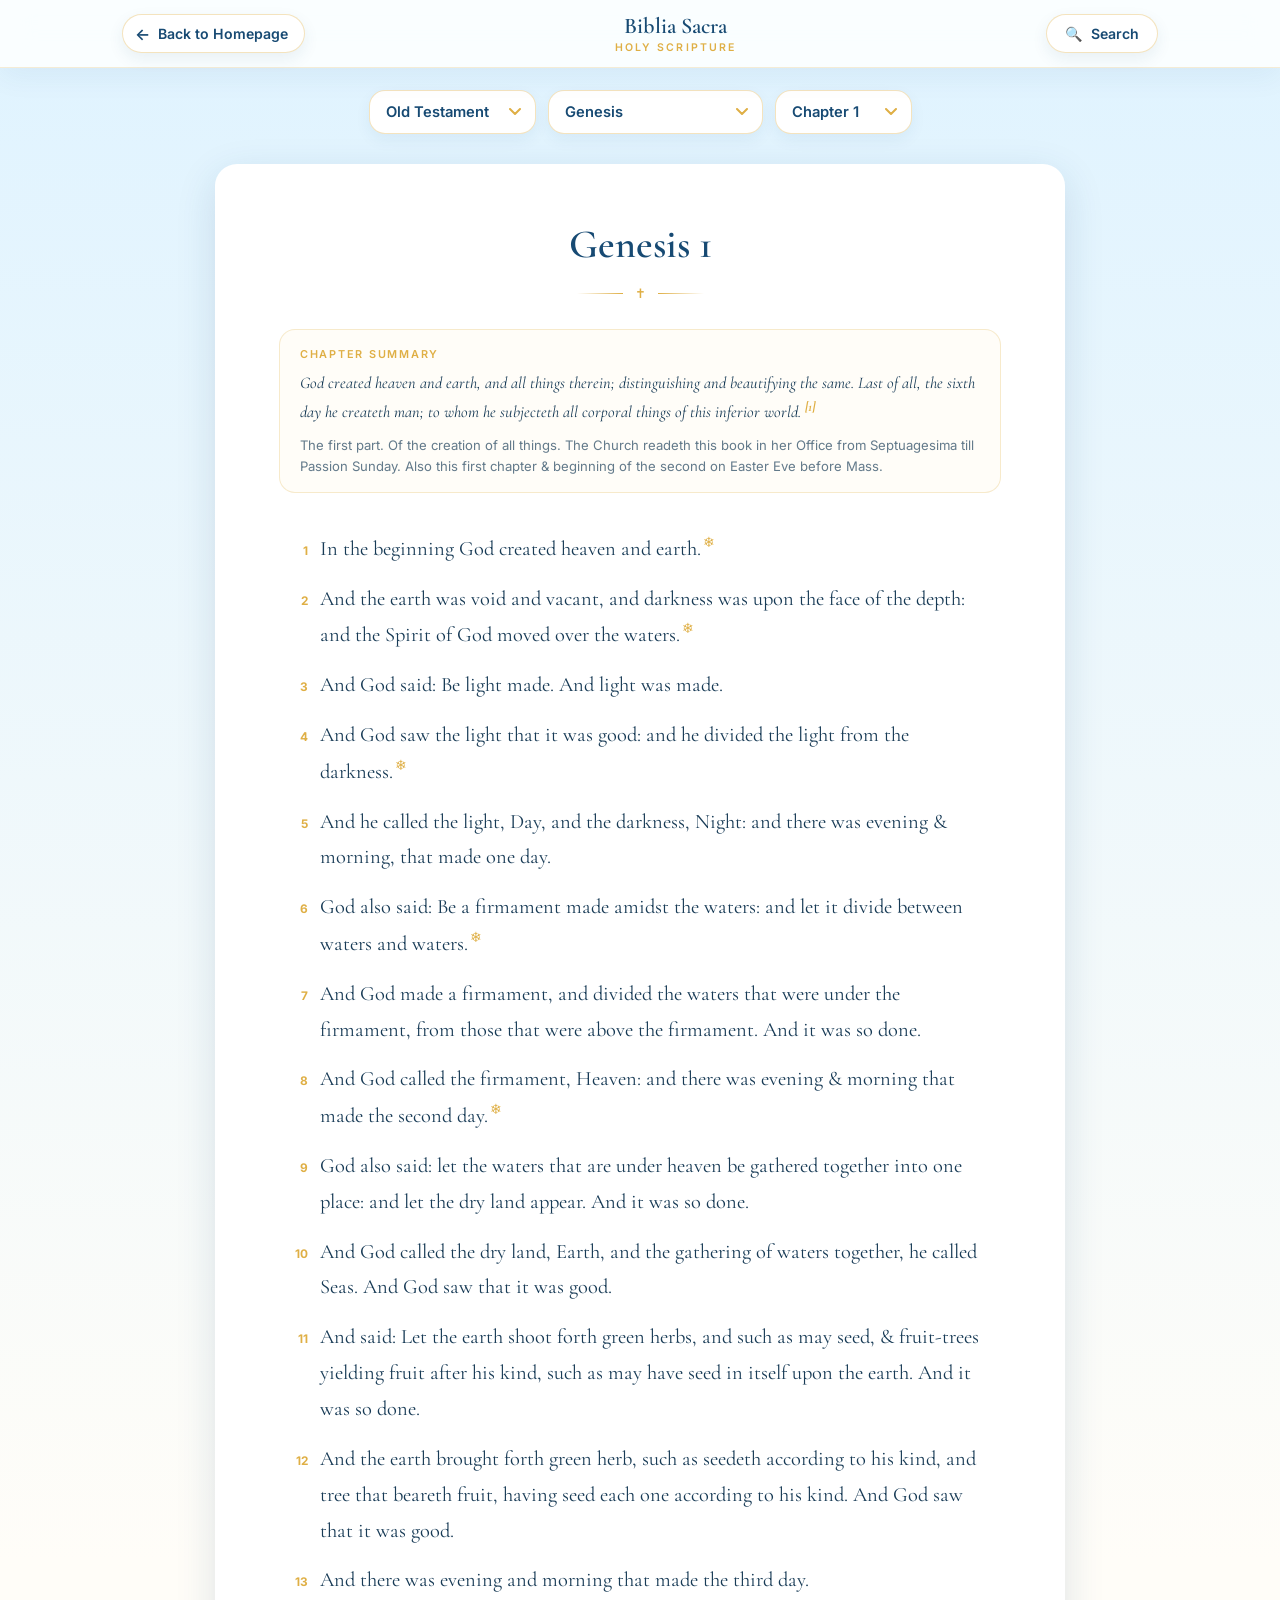
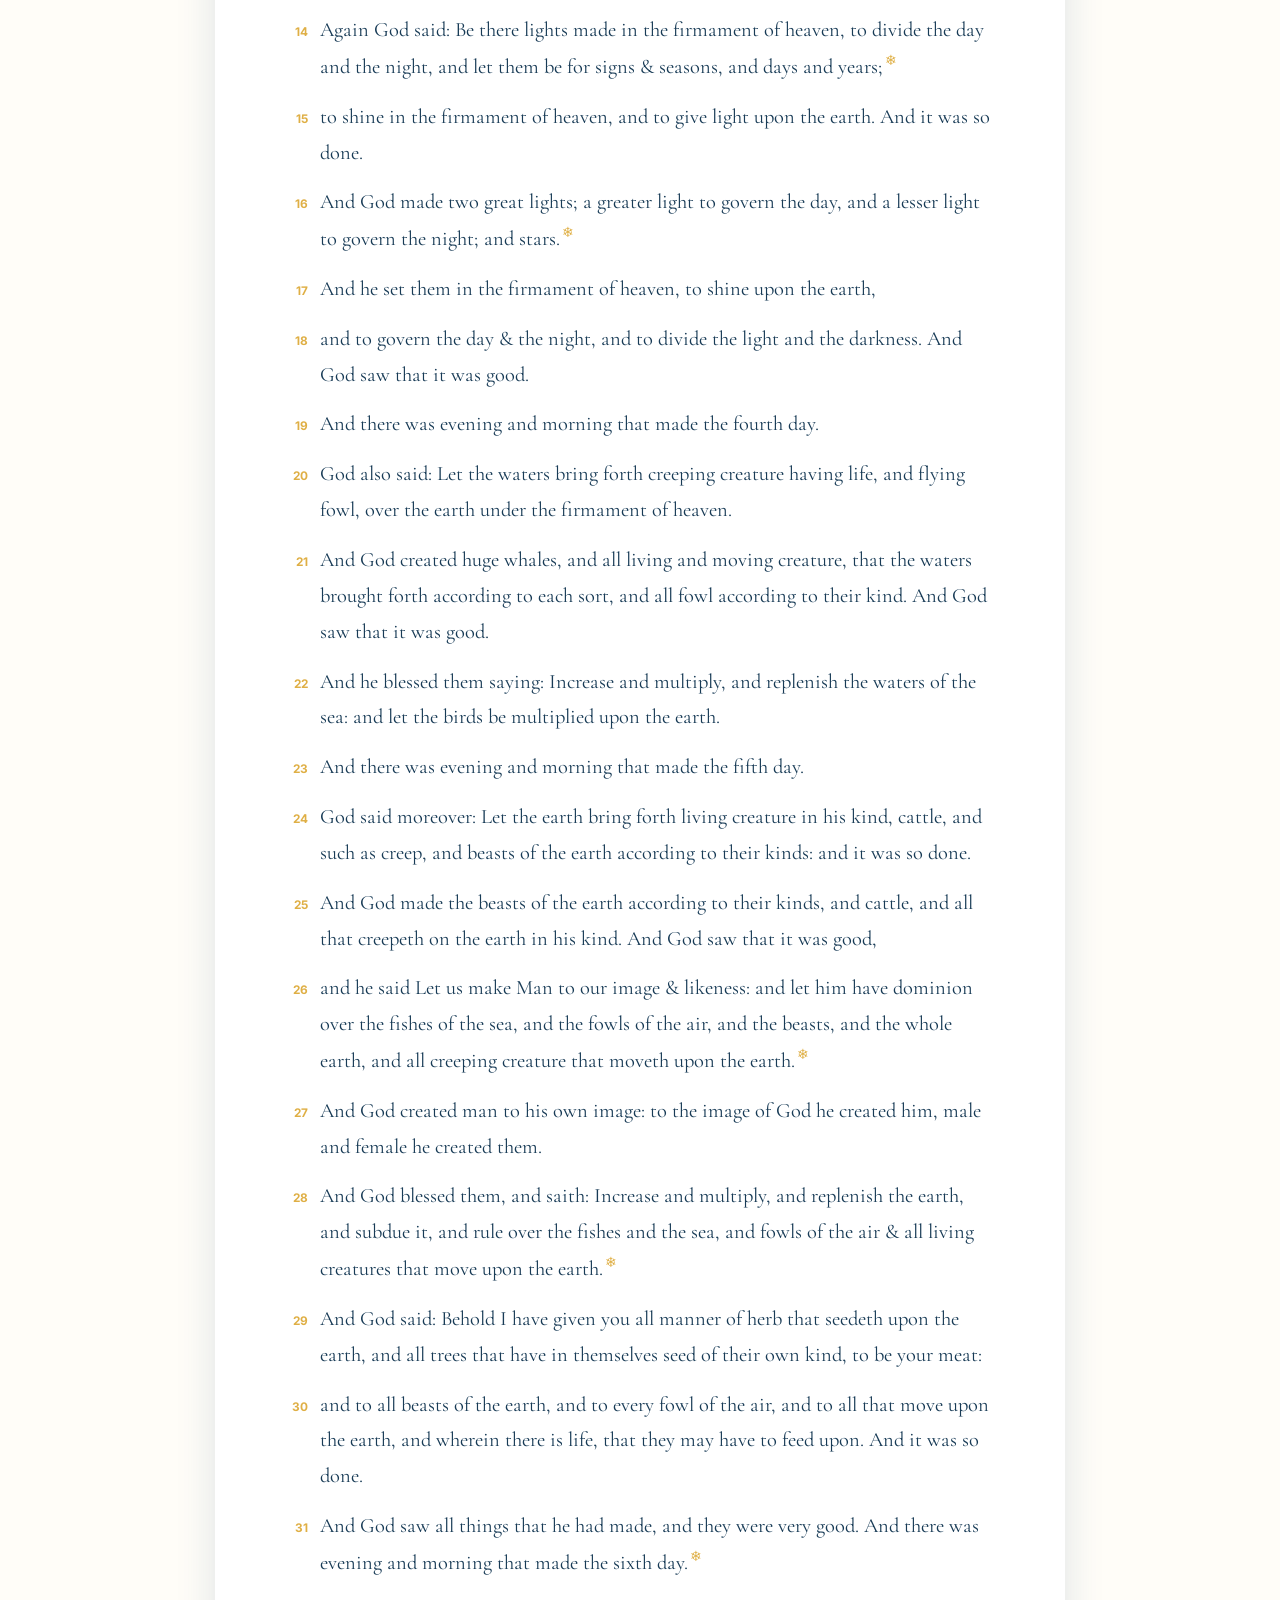
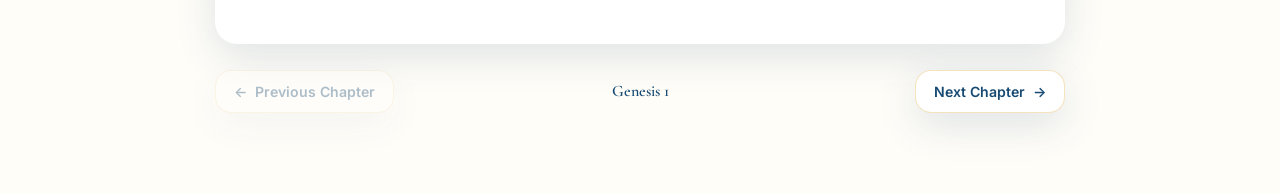
==== bible.html @ 0db68868 "Add files via upload" ====
<!DOCTYPE html>
<html lang="en">
<head>
<meta charset="UTF-8">
<meta name="viewport" content="width=device-width, initial-scale=1.0">
<title>Bible Reader — Biblia Sacra Cebu</title>
<meta name="description" content="Read the Holy Scripture verse by verse, at your own pace.">

<link rel="preconnect" href="https://fonts.googleapis.com">
<link rel="preconnect" href="https://fonts.gstatic.com" crossorigin>
<link href="https://fonts.googleapis.com/css2?family=Cormorant+Garamond:ital,wght@0,400;0,500;0,600;1,500&family=Inter:wght@400;500;600&display=swap" rel="stylesheet">

<link rel="stylesheet" href="css/style.css">
<link rel="stylesheet" href="css/bible.css">
</head>
<body class="reader-body">

<a class="skip-link" href="#readerMain">Skip to Scripture</a>

<header class="reader-header">
  <div class="reader-header-inner">
    <a class="back-link" href="index.html">
      <span class="back-arrow" aria-hidden="true">&#8592;</span>
      <span class="back-label">Back to Homepage</span>
    </a>

    <div class="reader-brand">
      <span class="reader-brand-name">Biblia Sacra</span>
      <span class="reader-brand-tag">Holy Scripture</span>
    </div>

    <button class="search-toggle" id="searchToggle" type="button" aria-haspopup="dialog" aria-controls="searchOverlay">
      <span aria-hidden="true">&#128269;</span>
      <span class="search-label">Search</span>
    </button>
  </div>
</header>

<nav class="reader-controls" aria-label="Book and chapter">
  <select class="control-select" id="testamentSelect" aria-label="Testament">
    <option value="ot">Old Testament</option>
    <option value="nt">New Testament</option>
  </select>

  <select class="control-select" id="bookSelect" aria-label="Book"></select>

  <select class="control-select" id="chapterSelect" aria-label="Chapter"></select>
</nav>

<main id="readerMain" class="reader-main">
  <div class="reading-card" id="readingCard">
    <div class="reader-status">
      <div class="status-cross" aria-hidden="true">&#10013;</div>
      <p class="status-text">Opening the Word&hellip;</p>
    </div>
  </div>

  <div class="chapter-nav" id="chapterNav" hidden>
    <button class="chapter-nav-btn prev" id="prevChapterBtn" type="button">
      <span aria-hidden="true">&#8592;</span>
      <span class="nav-label-full">Previous Chapter</span>
    </button>
    <span class="chapter-nav-current" id="chapterNavCurrent"></span>
    <button class="chapter-nav-btn next" id="nextChapterBtn" type="button">
      <span class="nav-label-full">Next Chapter</span>
      <span aria-hidden="true">&#8594;</span>
    </button>
  </div>
</main>

<div class="search-overlay" id="searchOverlay" role="dialog" aria-modal="true" aria-label="Search the Bible">
  <div class="search-panel">
    <div class="search-panel-header">
      <span class="search-icon" aria-hidden="true">&#128269;</span>
      <input type="text" id="searchInput" placeholder="Search Scripture&hellip;" autocomplete="off" aria-label="Search Scripture">
      <button class="search-close" id="searchClose" type="button" aria-label="Close search">&times;</button>
    </div>
    <div class="search-results" id="searchResults">
      <p class="search-hint">Type at least 3 letters to search the whole Bible.</p>
    </div>
  </div>
</div>

<script src="js/bible-books.js" defer></script>
<script src="js/bible.js" defer></script>
</body>
</html>
---- css/style.css ----
/* ==========================================================
   Biblia Sacra Cebu — Design System
   ========================================================== */

:root{
  --sky: #DFF3FF;
  --white: #FFFFFF;
  --cloud: #FFFDF8;
  --gold: #DFAF45;
  --gold-soft: #EFCE86;
  --deep-blue: #174A73;
  --soft-blue: #7FB7D9;
  --text: #183B56;
  --text-soft: rgba(24,59,86,0.68);

  --serif: 'Cormorant Garamond', Georgia, 'Times New Roman', serif;
  --sans: 'Inter', -apple-system, BlinkMacSystemFont, 'Segoe UI', sans-serif;

  --header-h: 84px;

  --hero-focal: center 32%;
  --fg-x: 0px;
  --fg-y: 0px;
  --bg-x: 0px;
  --bg-y: 0px;

  --radius-lg: 22px;
  --radius-md: 16px;
  --shadow-soft: 0 12px 40px rgba(23, 74, 115, 0.14);
  --shadow-hover: 0 18px 50px rgba(223, 175, 69, 0.28);
}

*{ box-sizing: border-box; }
html{ scroll-behavior: smooth; }

body{
  margin: 0;
  font-family: var(--sans);
  color: var(--text);
  background: var(--sky);
  overflow-x: hidden;
}

img{ max-width: 100%; display:block; }

a{ color: inherit; text-decoration: none; }

.skip-link{
  position: absolute;
  left: -999px;
  top: 0;
  background: var(--white);
  color: var(--deep-blue);
  padding: 12px 18px;
  border-radius: 0 0 8px 0;
  z-index: 999;
}
.skip-link:focus{ left: 0; }

:focus-visible{
  outline: 2px solid var(--gold);
  outline-offset: 3px;
}

/* ==========================================================
   Header / Navigation
   ========================================================== */

.site-header{
  position: fixed;
  top: 0; left: 0; right: 0;
  z-index: 100;
  height: var(--header-h);
  display: flex;
  align-items: center;
  background: rgba(255,255,255,0.55);
  backdrop-filter: blur(14px) saturate(160%);
  -webkit-backdrop-filter: blur(14px) saturate(160%);
  border-bottom: 1px solid rgba(255,255,255,0.5);
  transition: background 0.4s ease, box-shadow 0.4s ease;
}
.site-header.is-scrolled{
  background: rgba(255,255,255,0.82);
  box-shadow: 0 8px 30px rgba(23,74,115,0.08);
}

.header-inner{
  width: 100%;
  max-width: 1440px;
  margin: 0 auto;
  padding: 0 clamp(20px, 4vw, 56px);
  display: grid;
  grid-template-columns: auto 1fr auto;
  align-items: center;
  gap: 24px;
}

.brand{
  grid-column: 1;
  display: flex;
  align-items: center;
  gap: 10px;
  flex-shrink: 0;
}
.brand-cross{
  color: var(--gold);
  font-size: 1.5rem;
  line-height: 1;
}
.brand-text{ display: flex; flex-direction: column; line-height: 1.05; }
.brand-name{
  font-family: var(--serif);
  font-weight: 600;
  font-size: 1.28rem;
  color: var(--deep-blue);
  letter-spacing: 0.01em;
}
.brand-city{
  font-family: var(--sans);
  font-size: 0.62rem;
  letter-spacing: 0.22em;
  color: var(--gold);
  font-weight: 600;
  margin-top: 2px;
}

.primary-nav{
  grid-column: 2;
  display: flex;
  align-items: center;
  justify-content: center;
  justify-self: center;
  gap: clamp(24px, 3vw, 44px);
}
.nav-link{
  position: relative;
  font-size: 0.95rem;
  font-weight: 500;
  color: var(--text);
  padding: 6px 2px;
  transition: color 0.25s ease;
}
.nav-link::after{
  content: "";
  position: absolute;
  left: 0; right: 100%;
  bottom: -2px;
  height: 2px;
  background: var(--gold);
  transition: right 0.28s ease;
}
.nav-link:hover{ color: var(--deep-blue); }
.nav-link:hover::after{ right: 0; }
.nav-link.is-active{ color: var(--deep-blue); }
.nav-link.is-active::after{ right: 0; }

.daily-verse-pill{
  grid-column: 3;
  display: inline-flex;
  align-items: center;
  gap: 8px;
  background: var(--white);
  border: 1px solid rgba(223,175,69,0.35);
  color: var(--deep-blue);
  font-size: 0.86rem;
  font-weight: 600;
  padding: 10px 18px;
  border-radius: 999px;
  box-shadow: 0 6px 18px rgba(23,74,115,0.08);
  transition: transform 0.25s ease, box-shadow 0.25s ease;
  flex-shrink: 0;
}
.daily-verse-pill:hover{
  transform: translateY(-2px);
  box-shadow: 0 10px 24px rgba(223,175,69,0.28);
}

.nav-toggle{
  grid-column: 3;
  justify-self: end;
  display: none;
  flex-direction: column;
  justify-content: center;
  gap: 5px;
  width: 40px;
  height: 40px;
  background: transparent;
  border: none;
  cursor: pointer;
  padding: 0;
}
.nav-toggle span{
  display: block;
  height: 2px;
  width: 100%;
  background: var(--deep-blue);
  border-radius: 2px;
  transition: transform 0.3s ease, opacity 0.3s ease;
}
.nav-toggle[aria-expanded="true"] span:nth-child(1){ transform: translateY(7px) rotate(45deg); }
.nav-toggle[aria-expanded="true"] span:nth-child(2){ opacity: 0; }
.nav-toggle[aria-expanded="true"] span:nth-child(3){ transform: translateY(-7px) rotate(-45deg); }

/* ==========================================================
   Hero
   ========================================================== */

.hero{
  position: relative;
  min-height: 100svh;
  display: flex;
  align-items: flex-end;
  justify-content: center;
  overflow: hidden;
  padding-top: var(--header-h);
  isolation: isolate;
}

.hero-scene{
  position: absolute;
  inset: 0;
  z-index: 0;
}

.hero-layer{
  position: absolute;
  inset: 0;
  will-change: transform;
}

.hero-bg,
.hero-fg{
  background-size: cover;
  background-position: var(--hero-focal, center 32%);
  transform: translate3d(var(--bg-x), var(--bg-y), 0);
}

.hero-bg{
  background-image: url("../assets/heaven-background.webp");
}

.hero-fg{
  background-image: url("../assets/jesus-angels.webp");
  transform: translate3d(var(--fg-x), var(--fg-y), 0);
}

.hero-fade{
  position: absolute;
  left: 0; right: 0; bottom: 0;
  height: clamp(140px, 26vh, 300px);
  background: linear-gradient(180deg, rgba(255,253,248,0) 0%, rgba(255,251,235,0.85) 55%, var(--cloud) 92%);
  pointer-events: none;
  z-index: 1;
}

.hero-particles{
  position: absolute;
  inset: 0;
  pointer-events: none;
  overflow: hidden;
}
.mote{
  position: absolute;
  width: 5px;
  height: 5px;
  border-radius: 50%;
  background: radial-gradient(circle, rgba(255,248,220,0.95) 0%, rgba(223,175,69,0.4) 60%, transparent 75%);
  animation: float-mote linear infinite;
}
@keyframes float-mote{
  0%{ transform: translate3d(0,10vh,0); opacity: 0; }
  10%{ opacity: 0.9; }
  90%{ opacity: 0.7; }
  100%{ transform: translate3d(0,-40vh,0); opacity: 0; }
}

.hero-content{
  position: relative;
  z-index: 2;
  width: 100%;
  max-width: 760px;
  margin: 0 auto;
  padding: 0 24px 64px;
  text-align: center;
}

.eyebrow{
  font-family: var(--sans);
  font-size: 0.78rem;
  letter-spacing: 0.24em;
  text-transform: uppercase;
  color: var(--deep-blue);
  opacity: 0.65;
  margin: 0 0 10px;
  animation: fade-up 0.9s ease 0.15s both;
}

.hero-title{
  font-family: var(--serif);
  font-weight: 600;
  font-size: clamp(3rem, 8vw, 5.2rem);
  color: var(--deep-blue);
  margin: 0;
  line-height: 1;
  text-shadow: 0 2px 30px rgba(255,255,255,0.9);
  animation: fade-up 0.9s ease 0.3s both;
}

.hero-subtitle{
  font-family: var(--serif);
  font-style: italic;
  font-size: clamp(1.15rem, 2.4vw, 1.5rem);
  color: var(--gold);
  margin: 10px 0 0;
  font-weight: 500;
  animation: fade-up 0.9s ease 0.45s both;
}

.divider{
  display: flex;
  align-items: center;
  justify-content: center;
  gap: 12px;
  margin: 22px 0;
  animation: fade-up 0.9s ease 0.55s both;
}
.divider-line{
  width: 46px;
  height: 1px;
  background: linear-gradient(90deg, transparent, var(--gold));
}
.divider-line:last-child{ background: linear-gradient(90deg, var(--gold), transparent); }
.divider-heart{ color: var(--gold); font-size: 0.85rem; }

.hero-verse{
  margin: 0 auto 34px;
  max-width: 480px;
  font-family: var(--serif);
  font-size: clamp(1.02rem, 2vw, 1.2rem);
  color: var(--text);
  line-height: 1.55;
  animation: fade-up 0.9s ease 0.7s both;
}
.hero-verse p{ margin: 0 0 8px; }
.hero-verse cite{
  display: block;
  font-family: var(--sans);
  font-style: normal;
  font-size: 0.8rem;
  letter-spacing: 0.06em;
  color: var(--text-soft);
}

.hero-actions{
  display: grid;
  grid-template-columns: repeat(4, minmax(0,1fr));
  gap: 14px;
  animation: fade-up 0.9s ease 0.9s both;
}

.action-card{
  display: flex;
  flex-direction: column;
  align-items: center;
  gap: 10px;
  padding: 20px 10px 18px;
  background: rgba(255,253,248,0.85);
  backdrop-filter: blur(6px);
  border: 1px solid rgba(255,255,255,0.7);
  border-radius: var(--radius-md);
  box-shadow: var(--shadow-soft);
  transition: transform 0.28s ease, box-shadow 0.28s ease, background 0.28s ease;
}
.action-card:hover{
  transform: translateY(-5px);
  box-shadow: var(--shadow-hover);
  background: var(--white);
}
.action-icon{
  font-size: 1.4rem;
  color: var(--gold);
}
.action-label{
  font-size: 0.86rem;
  font-weight: 600;
  color: var(--deep-blue);
}

@keyframes fade-up{
  from{ opacity: 0; transform: translateY(16px); }
  to{ opacity: 1; transform: translateY(0); }
}

.scroll-cue{
  position: absolute;
  bottom: 18px;
  left: 50%;
  transform: translateX(-50%);
  z-index: 2;
  width: 22px;
  height: 34px;
  border: 2px solid rgba(23,74,115,0.35);
  border-radius: 14px;
}
.scroll-cue span{
  display: block;
  width: 4px;
  height: 8px;
  margin: 6px auto 0;
  background: var(--gold);
  border-radius: 3px;
  animation: scroll-dot 1.8s ease infinite;
}
@keyframes scroll-dot{
  0%{ transform: translateY(0); opacity: 1; }
  70%{ transform: translateY(10px); opacity: 0; }
  100%{ opacity: 0; }
}

/* ==========================================================
   Sections below the fold
   ========================================================== */

.section{
  padding: clamp(60px, 9vw, 110px) 24px;
}
.section-inner{
  max-width: 760px;
  margin: 0 auto;
  text-align: center;
}
.section-eyebrow{
  font-size: 0.76rem;
  letter-spacing: 0.22em;
  text-transform: uppercase;
  color: var(--gold);
  font-weight: 600;
  margin: 0 0 12px;
}
.section-title{
  font-family: var(--serif);
  font-weight: 600;
  font-size: clamp(1.8rem, 3.4vw, 2.6rem);
  color: var(--deep-blue);
  margin: 0 0 18px;
}
.section-text{
  font-size: 1.02rem;
  line-height: 1.7;
  color: var(--text-soft);
  margin: 0;
}
.section-text a{ color: var(--deep-blue); text-decoration: underline; text-decoration-color: var(--gold); }

.section-about{ background: linear-gradient(180deg, var(--cloud), var(--sky)); }

.section-strip{ background: var(--cloud); }
.strip-grid{
  max-width: 1040px;
  display: grid;
  grid-template-columns: repeat(3, 1fr);
  gap: 22px;
  text-align: left;
}
.strip-card{
  background: var(--white);
  border-radius: var(--radius-lg);
  padding: 30px 26px;
  box-shadow: var(--shadow-soft);
  transition: transform 0.28s ease, box-shadow 0.28s ease;
}
.strip-card:hover{
  transform: translateY(-4px);
  box-shadow: var(--shadow-hover);
}
.strip-icon{ font-size: 1.6rem; color: var(--gold); }
.strip-card h3{
  font-family: var(--serif);
  font-size: 1.3rem;
  color: var(--deep-blue);
  margin: 12px 0 8px;
}
.strip-card p{
  font-size: 0.92rem;
  color: var(--text-soft);
  line-height: 1.6;
  margin: 0;
}

.section-gallery{ background: linear-gradient(180deg, var(--cloud), var(--sky)); }
.section-contact{ background: var(--sky); }

.site-footer{
  text-align: center;
  padding: 28px 24px 34px;
  font-size: 0.82rem;
  color: var(--text-soft);
  background: var(--sky);
}

/* ==========================================================
   Responsive
   ========================================================== */

@media (max-width: 1199px){
  :root{ --hero-focal: center 30%; }
}

@media (max-width: 900px){
  .primary-nav{
    grid-column: auto;
    justify-self: auto;
    position: fixed;
    top: var(--header-h);
    left: 0; right: 0;
    flex-direction: column;
    align-items: stretch;
    gap: 0;
    background: rgba(255,253,248,0.98);
    backdrop-filter: blur(14px);
    padding: 8px 24px 20px;
    transform: translateY(-12px);
    opacity: 0;
    pointer-events: none;
    transition: opacity 0.25s ease, transform 0.25s ease;
    border-bottom: 1px solid rgba(223,175,69,0.2);
  }
  .primary-nav.is-open{
    opacity: 1;
    transform: translateY(0);
    pointer-events: auto;
  }
  .nav-link{
    padding: 14px 0;
    border-bottom: 1px solid rgba(23,74,115,0.08);
  }
  .nav-link::after{ display: none; }
  .nav-toggle{ display: flex; }
  .daily-verse-pill{ display: none; }

  .hero-actions{ grid-template-columns: repeat(2, minmax(0,1fr)); }
  .strip-grid{ grid-template-columns: 1fr; }
}

@media (max-width: 560px){
  :root{ --header-h: 68px; }
  .brand-name{ font-size: 1.05rem; }
  .hero{ align-items: flex-end; }
  :root{ --hero-focal: center 24%; }
  .hero-content{ padding: 0 18px 44px; }
  .hero-verse{ font-size: 0.98rem; }
  .action-card{ padding: 16px 8px 14px; }
  .action-icon{ font-size: 1.2rem; }
  .action-label{ font-size: 0.78rem; }
}

/* ==========================================================
   Reduced motion
   ========================================================== */

@media (prefers-reduced-motion: reduce){
  html{ scroll-behavior: auto; }
  .hero-bg, .hero-fg{ transform: none !important; }
  .eyebrow, .hero-title, .hero-subtitle, .divider, .hero-verse, .hero-actions{
    animation: none !important;
    opacity: 1 !important;
    transform: none !important;
  }
  .mote{ animation: none !important; display: none; }
  .scroll-cue span{ animation: none !important; }
  * { transition-duration: 0.01ms !important; }
}
---- css/bible.css ----
/* ==========================================================
   Biblia Sacra — Bible Reader
   Reuses the design tokens from css/style.css (:root variables,
   reset, fonts). This file only adds reader-specific styles.
   ========================================================== */

body.reader-body{
  background:
    radial-gradient(1100px 620px at 50% -12%, rgba(223,175,69,0.14), transparent 60%),
    linear-gradient(180deg, var(--sky) 0%, var(--cloud) 46%, var(--cloud) 100%);
  min-height: 100vh;
}

/* ---------------- Reader top bar ---------------- */

.reader-header{
  position: sticky;
  top: 0;
  z-index: 60;
  background: rgba(255,255,255,0.86);
  backdrop-filter: blur(14px) saturate(160%);
  -webkit-backdrop-filter: blur(14px) saturate(160%);
  border-bottom: 1px solid rgba(223,175,69,0.22);
  box-shadow: 0 8px 30px rgba(23,74,115,0.06);
}

.reader-header-inner{
  max-width: 1100px;
  margin: 0 auto;
  padding: 14px clamp(16px, 4vw, 32px);
  display: grid;
  grid-template-columns: auto 1fr auto;
  align-items: center;
  gap: 16px;
}

.back-link{
  display: inline-flex;
  align-items: center;
  gap: 8px;
  font-family: var(--sans);
  font-size: 0.88rem;
  font-weight: 600;
  color: var(--deep-blue);
  padding: 10px 16px 10px 12px;
  border-radius: 999px;
  background: var(--white);
  border: 1px solid rgba(223,175,69,0.35);
  box-shadow: 0 6px 16px rgba(23,74,115,0.08);
  transition: transform 0.22s ease, box-shadow 0.22s ease, background 0.22s ease;
  white-space: nowrap;
}
.back-link:hover,
.back-link:focus-visible{
  transform: translateY(-2px);
  box-shadow: 0 10px 22px rgba(223,175,69,0.28);
  background: var(--gold-soft);
}
.back-link .back-arrow{ font-size: 1rem; line-height: 1; }

.reader-brand{
  text-align: center;
  line-height: 1.1;
}
.reader-brand-name{
  display: block;
  font-family: var(--serif);
  font-weight: 600;
  font-size: 1.4rem;
  color: var(--deep-blue);
}
.reader-brand-tag{
  display: block;
  font-family: var(--sans);
  font-size: 0.66rem;
  letter-spacing: 0.2em;
  text-transform: uppercase;
  color: var(--gold);
  font-weight: 600;
  margin-top: 3px;
}

.search-toggle{
  display: inline-flex;
  align-items: center;
  gap: 8px;
  font-family: var(--sans);
  font-size: 0.88rem;
  font-weight: 600;
  color: var(--deep-blue);
  background: var(--white);
  border: 1px solid rgba(223,175,69,0.35);
  padding: 10px 18px;
  border-radius: 999px;
  cursor: pointer;
  box-shadow: 0 6px 16px rgba(23,74,115,0.08);
  transition: transform 0.22s ease, box-shadow 0.22s ease, background 0.22s ease;
  white-space: nowrap;
}
.search-toggle:hover,
.search-toggle:focus-visible{
  transform: translateY(-2px);
  box-shadow: 0 10px 22px rgba(223,175,69,0.28);
  background: var(--gold-soft);
}

@media (max-width: 640px){
  .reader-brand-name{ font-size: 1.15rem; }
  .back-link span.back-label{ display: none; }
  .back-link{ padding: 10px 12px; }
  .search-toggle span.search-label{ display: none; }
  .search-toggle{ padding: 10px 12px; }
}

/* ---------------- Book / chapter controls ---------------- */

.reader-controls{
  margin: 22px auto 0;
  justify-content: center;
  padding: 0 clamp(16px, 4vw, 32px);
  display: flex;
  flex-wrap: wrap;
  gap: 12px;
}

.control-select{
  appearance: none;
  -webkit-appearance: none;
  font-family: var(--sans);
  font-size: 0.92rem;
  font-weight: 600;
  color: var(--deep-blue);
  background-color: var(--white);
  background-image: url("data:image/svg+xml,%3Csvg xmlns='http://www.w3.org/2000/svg' width='12' height='8'%3E%3Cpath d='M1 1l5 5 5-5' fill='none' stroke='%23DFAF45' stroke-width='2' stroke-linecap='round' stroke-linejoin='round'/%3E%3C/svg%3E");
  background-repeat: no-repeat;
  background-position: right 14px center;
  border: 1px solid rgba(223,175,69,0.35);
  border-radius: var(--radius-md);
  padding: 12px 38px 12px 16px;
  box-shadow: 0 6px 16px rgba(23,74,115,0.06);
  cursor: pointer;
  min-width: 150px;
  transition: box-shadow 0.22s ease, transform 0.22s ease;
}
.control-select:hover{ box-shadow: 0 8px 20px rgba(223,175,69,0.2); }
.control-select:focus-visible{ transform: translateY(-1px); }

#chapterSelect{ min-width: 130px; }

@media (max-width: 640px){
  .control-select{ flex: 1 1 auto; min-width: 0; }
}

/* ---------------- Reading surface ---------------- */

.reader-main{
  max-width: 1100px;
  margin: 0 auto;
  padding: 30px clamp(16px, 4vw, 32px) 80px;
}

.reading-card{
  max-width: 850px;
  margin: 0 auto;
  background: var(--white);
  border-radius: var(--radius-lg);
  box-shadow: var(--shadow-soft);
  padding: clamp(28px, 5vw, 56px) clamp(20px, 6vw, 64px);
  min-height: 320px;
}

.chapter-heading{
  text-align: center;
  margin: 0 0 8px;
}
.chapter-heading .book-name{
  font-family: var(--serif);
  font-weight: 600;
  font-size: clamp(1.9rem, 4vw, 2.5rem);
  color: var(--deep-blue);
  display: block;
}
.chapter-heading .book-original{
  font-family: var(--sans);
  font-size: 0.76rem;
  letter-spacing: 0.1em;
  text-transform: uppercase;
  color: var(--text-soft);
  display: block;
  margin-top: 6px;
}

.chapter-divider{
  display: flex;
  align-items: center;
  justify-content: center;
  gap: 12px;
  margin: 18px 0 28px;
}
.chapter-divider .divider-line{
  width: 46px; height: 1px;
  background: linear-gradient(90deg, transparent, var(--gold));
}
.chapter-divider .divider-line:last-child{ background: linear-gradient(90deg, var(--gold), transparent); }
.chapter-divider .divider-mark{ color: var(--gold); font-size: 0.8rem; }

.chapter-summary{
  background: var(--cloud);
  border: 1px solid rgba(223,175,69,0.25);
  border-radius: var(--radius-md);
  padding: 16px 20px;
  margin: 0 0 30px;
  font-family: var(--serif);
  font-style: italic;
  font-size: 1.02rem;
  line-height: 1.6;
  color: var(--text);
}
.chapter-summary .summary-label{
  display: block;
  font-family: var(--sans);
  font-style: normal;
  font-size: 0.68rem;
  letter-spacing: 0.16em;
  text-transform: uppercase;
  color: var(--gold);
  font-weight: 600;
  margin-bottom: 6px;
}
.chapter-summary .summary-notes{
  margin-top: 10px;
  font-family: var(--sans);
  font-style: normal;
  font-size: 0.82rem;
  color: var(--text-soft);
  line-height: 1.55;
}

.verses{
  display: flex;
  flex-direction: column;
}

.verse{
  display: flex;
  gap: 12px;
  align-items: baseline;
  padding: 7px 10px;
  border-radius: 10px;
  cursor: pointer;
  scroll-margin-top: 140px;
  transition: background 0.22s ease;
}
.verse:hover{ background: rgba(223,175,69,0.08); }
.verse.is-active{ background: rgba(223,175,69,0.14); }
.verse.is-target{ animation: verse-glow 2.4s ease; }
@keyframes verse-glow{
  0%{ background: rgba(223,175,69,0.4); }
  100%{ background: rgba(223,175,69,0.14); }
}

.verse-num{
  flex-shrink: 0;
  min-width: 1.6em;
  text-align: right;
  font-family: var(--sans);
  font-weight: 700;
  font-size: 0.74rem;
  color: var(--gold);
  padding-top: 0.45em;
}
.verse.is-active .verse-num{ color: var(--deep-blue); }

.verse-body{ flex: 1; min-width: 0; }

.verse-text{
  font-family: var(--serif);
  font-size: clamp(1.14rem, 1.6vw, 1.32rem);
  line-height: 1.75;
  color: var(--text);
}
.verse-text .ref-mark,
.chapter-summary .ref-mark,
.verse-notes .ref-mark{
  color: var(--gold);
  font-weight: 700;
}

.verse-text .note-flag{
  color: var(--gold);
  font-size: 0.7em;
  vertical-align: super;
  margin-left: 2px;
  cursor: help;
}

.verse-actions{
  display: none;
  flex-wrap: wrap;
  gap: 8px;
  margin-top: 8px;
  padding-top: 8px;
  border-top: 1px dashed rgba(223,175,69,0.35);
}
.verse.is-active .verse-actions{ display: flex; }

.verse-action-btn{
  font-family: var(--sans);
  font-size: 0.78rem;
  font-weight: 600;
  color: var(--deep-blue);
  background: var(--cloud);
  border: 1px solid rgba(223,175,69,0.3);
  border-radius: 999px;
  padding: 6px 13px;
  cursor: pointer;
  display: inline-flex;
  align-items: center;
  gap: 6px;
  transition: background 0.2s ease, transform 0.2s ease;
}
.verse-action-btn:hover{ background: var(--gold-soft); transform: translateY(-1px); }
.verse-action-btn.is-bookmarked{ background: var(--gold); color: var(--white); border-color: var(--gold); }
.verse-action-btn.is-copied{ background: var(--deep-blue); color: var(--white); border-color: var(--deep-blue); }

.verse-notes{
  width: 100%;
  margin-top: 6px;
  font-family: var(--sans);
  font-size: 0.82rem;
  line-height: 1.6;
  color: var(--text-soft);
  background: var(--sky);
  border-radius: 10px;
  padding: 10px 14px;
}
.verse-notes .note-item{ margin: 0 0 6px; }
.verse-notes .note-item:last-child{ margin-bottom: 0; }
.verse-notes .note-item b{ color: var(--deep-blue); }

/* ---------------- Loading / error states ---------------- */

.reader-status{
  display: flex;
  flex-direction: column;
  align-items: center;
  justify-content: center;
  gap: 14px;
  padding: 70px 20px;
  text-align: center;
}
.reader-status .status-cross{
  font-size: 1.8rem;
  color: var(--gold);
  animation: status-breathe 1.8s ease-in-out infinite;
}
@keyframes status-breathe{
  0%, 100%{ opacity: 0.5; transform: scale(1); }
  50%{ opacity: 1; transform: scale(1.12); }
}
.reader-status .status-text{
  font-family: var(--serif);
  font-style: italic;
  font-size: 1.2rem;
  color: var(--deep-blue);
}
.reader-status .status-sub{
  font-family: var(--sans);
  font-size: 0.88rem;
  color: var(--text-soft);
}
.reader-status .retry-btn{
  margin-top: 6px;
  font-family: var(--sans);
  font-weight: 600;
  font-size: 0.86rem;
  color: var(--white);
  background: var(--deep-blue);
  border: none;
  border-radius: 999px;
  padding: 10px 22px;
  cursor: pointer;
}

/* ---------------- Prev / Next ---------------- */

.chapter-nav{
  max-width: 850px;
  margin: 26px auto 0;
  display: grid;
  grid-template-columns: 1fr auto 1fr;
  align-items: center;
  gap: 14px;
}

.chapter-nav-btn{
  display: inline-flex;
  align-items: center;
  gap: 8px;
  font-family: var(--sans);
  font-weight: 600;
  font-size: 0.88rem;
  color: var(--deep-blue);
  background: var(--white);
  border: 1px solid rgba(223,175,69,0.35);
  border-radius: var(--radius-md);
  padding: 12px 18px;
  cursor: pointer;
  box-shadow: var(--shadow-soft);
  transition: transform 0.22s ease, box-shadow 0.22s ease;
}
.chapter-nav-btn:hover:not(:disabled){
  transform: translateY(-3px);
  box-shadow: var(--shadow-hover);
}
.chapter-nav-btn:disabled{ opacity: 0.35; cursor: not-allowed; }
.chapter-nav-btn.next{ justify-content: flex-end; margin-left: auto; }
.chapter-nav-btn.prev{ justify-content: flex-start; margin-right: auto; }

.chapter-nav-current{
  text-align: center;
  font-family: var(--serif);
  font-weight: 600;
  color: var(--deep-blue);
  font-size: 1rem;
  white-space: nowrap;
}

@media (max-width: 560px){
  .chapter-nav{ grid-template-columns: 1fr 1fr; }
  .chapter-nav-current{ grid-column: 1 / -1; order: -1; margin-bottom: 4px; }
  .chapter-nav-btn span.nav-label-full{ display: none; }
}

/* ---------------- Search overlay ---------------- */

.search-overlay{
  position: fixed;
  inset: 0;
  z-index: 200;
  background: rgba(23,59,86,0.42);
  backdrop-filter: blur(4px);
  display: none;
  align-items: flex-start;
  justify-content: center;
  padding: 8vh 16px 16px;
}
.search-overlay.is-open{ display: flex; }

.search-panel{
  width: 100%;
  max-width: 620px;
  max-height: 78vh;
  display: flex;
  flex-direction: column;
  background: var(--white);
  border-radius: var(--radius-lg);
  box-shadow: 0 30px 80px rgba(15,34,53,0.35);
  overflow: hidden;
}

.search-panel-header{
  display: flex;
  align-items: center;
  gap: 10px;
  padding: 16px 18px;
  border-bottom: 1px solid rgba(223,175,69,0.2);
}
.search-panel-header .search-icon{ color: var(--gold); font-size: 1.1rem; }
#searchInput{
  flex: 1;
  border: none;
  outline: none;
  font-family: var(--serif);
  font-size: 1.1rem;
  color: var(--text);
  background: transparent;
}
.search-close{
  border: none;
  background: transparent;
  color: var(--text-soft);
  font-size: 1.2rem;
  cursor: pointer;
  line-height: 1;
  padding: 4px 6px;
}
.search-close:hover{ color: var(--deep-blue); }

.search-results{
  overflow-y: auto;
  padding: 6px 10px 16px;
}
.search-hint,
.search-progress,
.search-empty{
  padding: 30px 18px;
  text-align: center;
  font-family: var(--sans);
  font-size: 0.88rem;
  color: var(--text-soft);
}

.search-result{
  display: block;
  width: 100%;
  text-align: left;
  border: none;
  background: transparent;
  padding: 12px 14px;
  border-radius: 12px;
  cursor: pointer;
  transition: background 0.18s ease;
}
.search-result:hover,
.search-result:focus-visible{ background: var(--cloud); }
.search-result .result-ref{
  font-family: var(--sans);
  font-weight: 700;
  font-size: 0.78rem;
  letter-spacing: 0.04em;
  color: var(--gold);
  text-transform: uppercase;
}
.search-result .result-snippet{
  font-family: var(--serif);
  font-size: 1.02rem;
  color: var(--text);
  line-height: 1.5;
  margin-top: 3px;
}
.search-result .result-snippet mark{
  background: rgba(223,175,69,0.35);
  color: var(--deep-blue);
  border-radius: 3px;
  padding: 0 2px;
}

/* ---------------- Reduced motion ---------------- */

@media (prefers-reduced-motion: reduce){
  .status-cross{ animation: none !important; }
  .verse.is-target{ animation: none !important; }
  * { transition-duration: 0.01ms !important; }
}
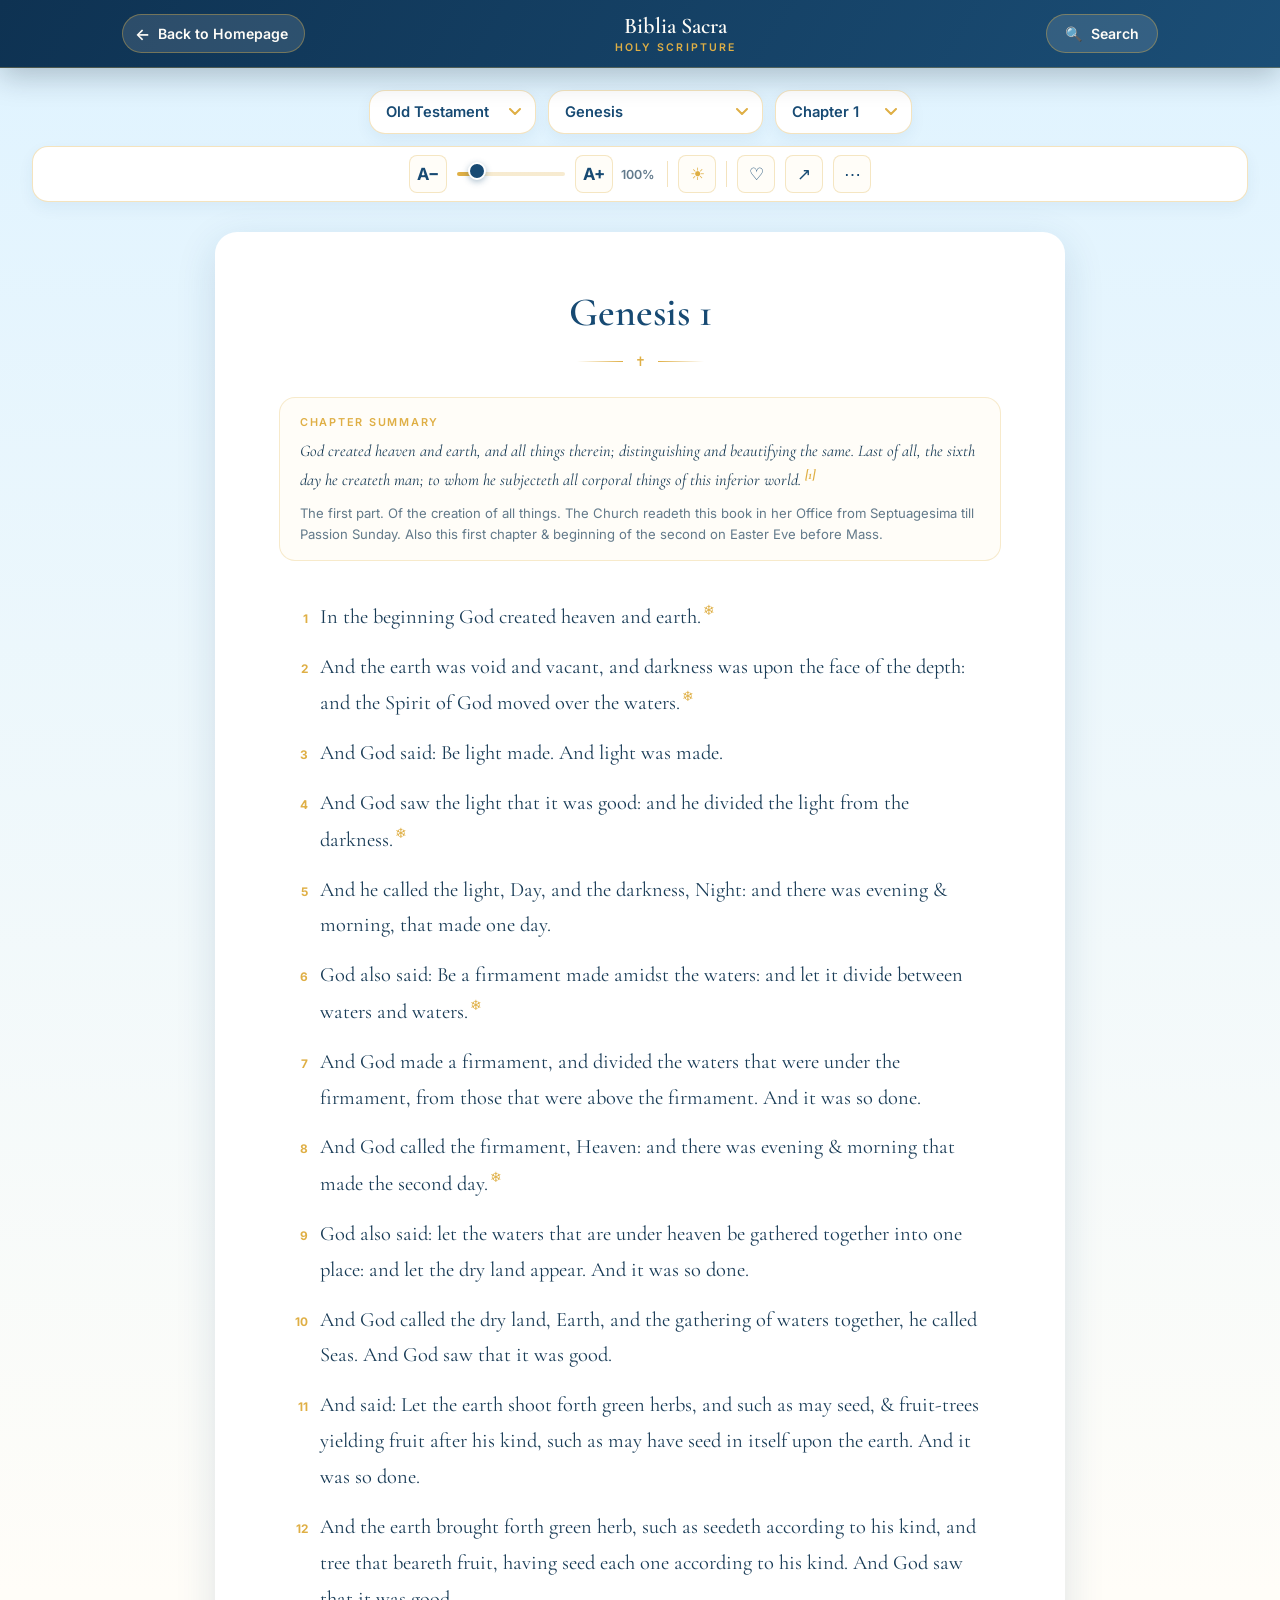
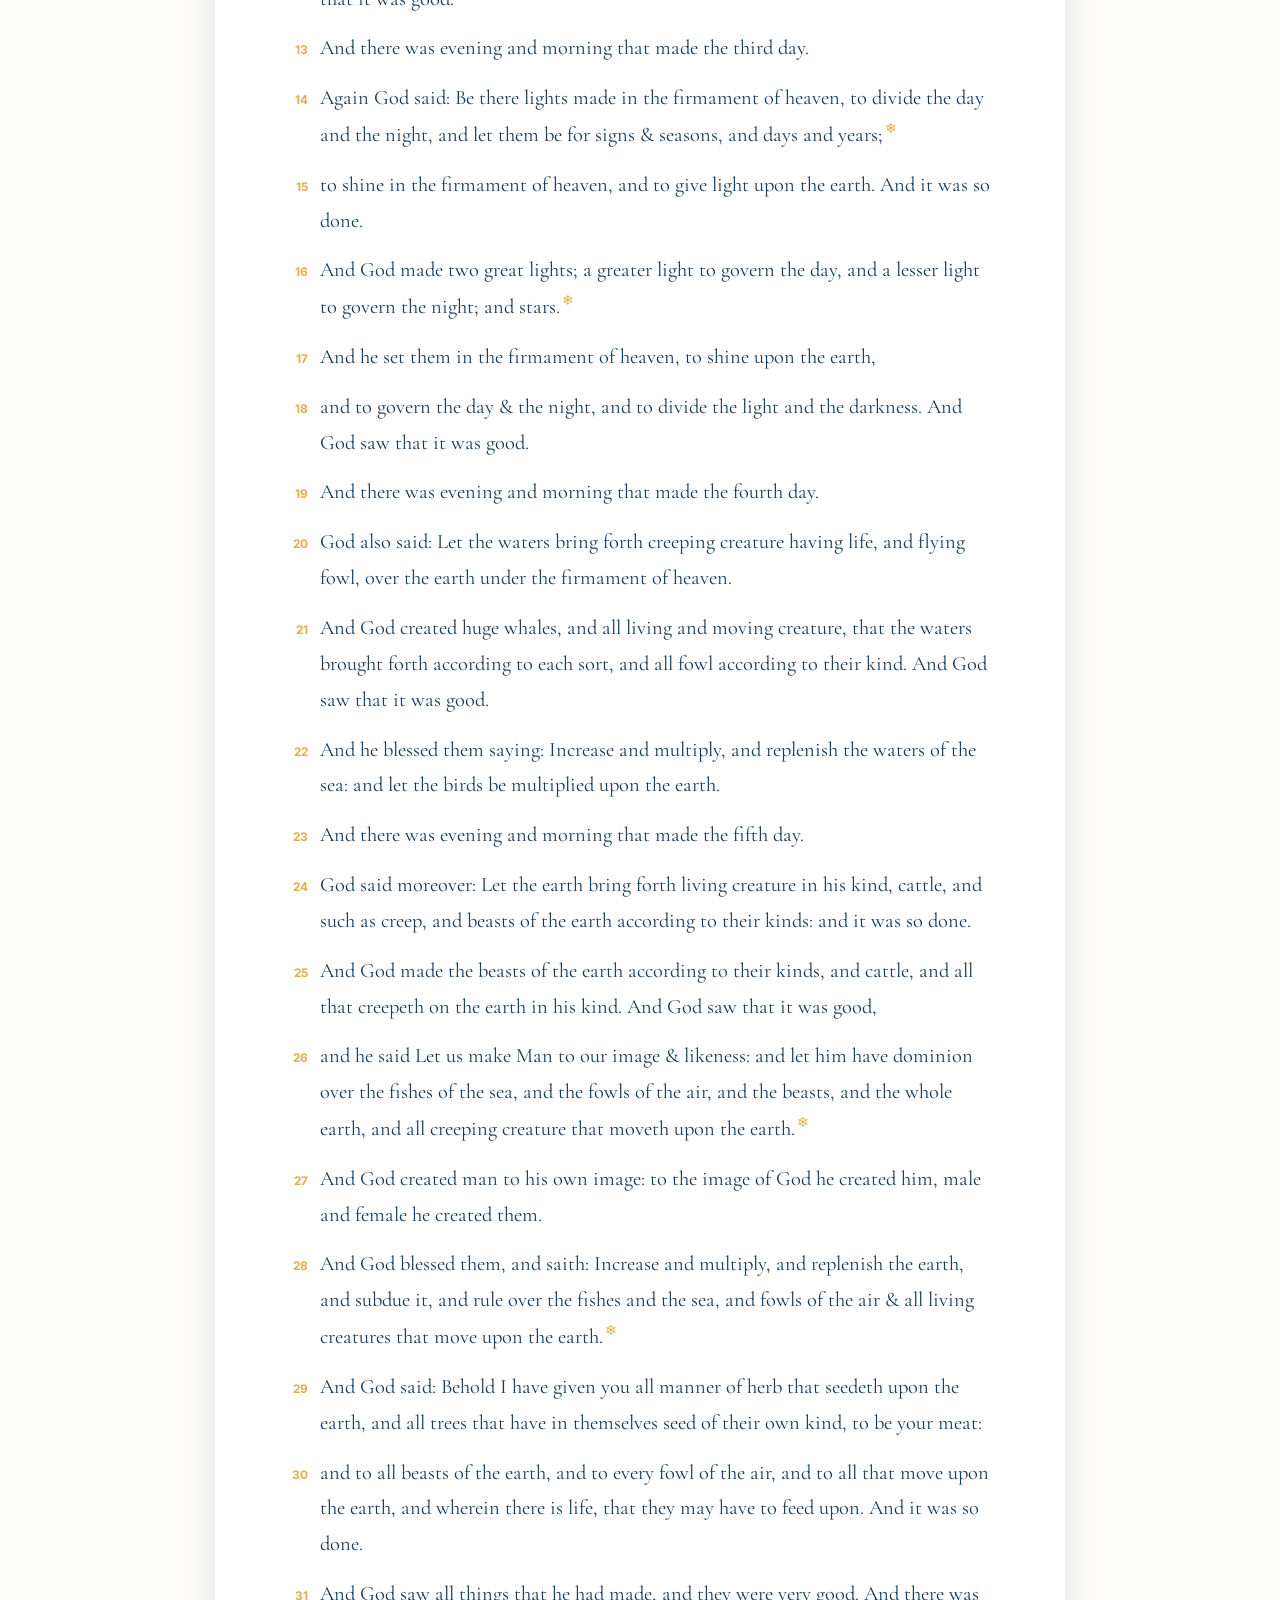
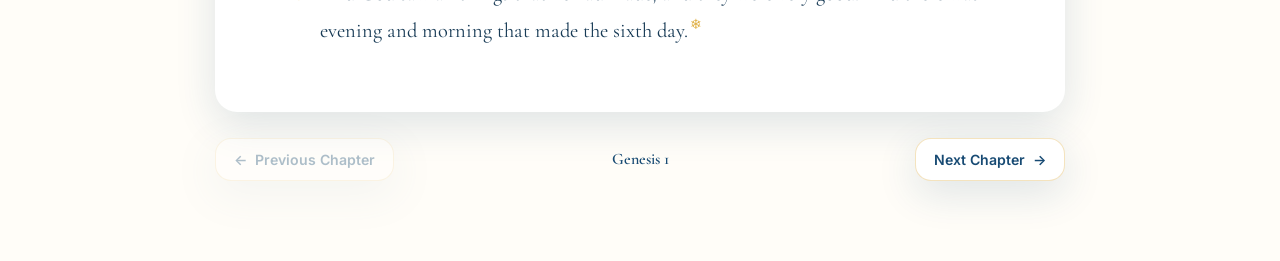
==== commit befe3f26: "Add files via upload" ====
--- a/bible.html
+++ b/bible.html
@@ -4,6 +4,16 @@
 <meta charset="UTF-8">
 <meta name="viewport" content="width=device-width, initial-scale=1.0">
 <title>Bible Reader — Biblia Sacra Cebu</title>
+<script>
+(function () {
+  try {
+    var saved = window.localStorage.getItem("bibliaSacraReaderTheme");
+    if (saved === "dark") {
+      document.documentElement.setAttribute("data-reader-theme", "dark");
+    }
+  } catch (e) { /* storage unavailable */ }
+})();
+</script>
 <meta name="description" content="Read the Holy Scripture verse by verse, at your own pace.">
 
 <link rel="preconnect" href="https://fonts.googleapis.com">
@@ -45,6 +55,46 @@
   <select class="control-select" id="bookSelect" aria-label="Book"></select>
 
   <select class="control-select" id="chapterSelect" aria-label="Chapter"></select>
+
+  <div class="reading-toolbar" role="group" aria-label="Reading tools">
+
+    <div class="font-size-control" role="group" aria-label="Adjust text size">
+      <button class="font-size-btn" id="fontDecreaseBtn" type="button" aria-label="Decrease text size">A&#8722;</button>
+      <input class="font-size-slider" id="fontSizeSlider" type="range" min="0" max="8" step="1" value="1"
+             aria-label="Text size" aria-valuetext="100%">
+      <button class="font-size-btn" id="fontIncreaseBtn" type="button" aria-label="Increase text size">A&#43;</button>
+      <span class="font-size-label" id="fontSizeLabel">100%</span>
+    </div>
+
+    <div class="toolbar-icon-group">
+      <span class="toolbar-divider" aria-hidden="true"></span>
+
+      <button class="toolbar-icon-btn theme-toggle-btn" id="themeToggleBtn" type="button" aria-pressed="false" aria-label="Switch to dark mode">
+        <span class="theme-icon icon-sun" aria-hidden="true">&#9728;</span>
+        <span class="theme-icon icon-moon" aria-hidden="true">&#9790;</span>
+      </button>
+
+      <span class="toolbar-divider" aria-hidden="true"></span>
+
+      <button class="toolbar-icon-btn" id="chapterFavoriteBtn" type="button" aria-pressed="false" aria-label="Add this chapter to favorites">
+        <span aria-hidden="true">&#9825;</span>
+      </button>
+      <button class="toolbar-icon-btn" id="chapterShareBtn" type="button" aria-label="Share this chapter">
+        <span aria-hidden="true">&#8599;</span>
+      </button>
+
+      <div class="toolbar-more">
+        <button class="toolbar-icon-btn" id="toolbarMoreBtn" type="button" aria-haspopup="true" aria-expanded="false" aria-label="More reading options">
+          <span aria-hidden="true">&#8943;</span>
+        </button>
+        <div class="toolbar-more-menu" id="toolbarMoreMenu" role="menu" hidden>
+          <button class="toolbar-more-item" id="fontResetBtn" type="button" role="menuitem">Reset text size</button>
+          <button class="toolbar-more-item" id="copyChapterLinkBtn" type="button" role="menuitem">Copy chapter link</button>
+        </div>
+      </div>
+    </div>
+
+  </div>
 </nav>
 
 <main id="readerMain" class="reader-main">
--- a/css/style.css
+++ b/css/style.css
@@ -377,8 +377,9 @@
   background: var(--white);
 }
 .action-icon{
-  font-size: 1.4rem;
-  color: var(--gold);
+  width: 4.2rem;
+  height: 4.2rem;
+  object-fit: contain;
 }
 .action-label{
   font-size: 0.86rem;
@@ -473,7 +474,7 @@
   transform: translateY(-4px);
   box-shadow: var(--shadow-hover);
 }
-.strip-icon{ font-size: 1.6rem; color: var(--gold); }
+.strip-icon{ width: 4.6rem; height: 4.6rem; object-fit: contain; display: inline-block; }
 .strip-card h3{
   font-family: var(--serif);
   font-size: 1.3rem;
@@ -488,6 +489,158 @@
 }
 
 .section-gallery{ background: linear-gradient(180deg, var(--cloud), var(--sky)); }
+
+/* ---------------- Homepage gallery — thumbnail slider ---------------- */
+
+.gallery-slider{
+  max-width: 900px;
+  margin: 40px auto 0;
+}
+
+.gallery-slider-main{
+  position: relative;
+  display: flex;
+  align-items: center;
+  gap: 12px;
+}
+
+.gallery-slider-viewport{
+  position: relative;
+  flex: 1;
+  width: 100%;
+  aspect-ratio: 16 / 10;
+  border-radius: var(--radius-lg);
+  overflow: hidden;
+  box-shadow: var(--shadow-soft);
+  background: var(--white);
+}
+
+.gallery-slide{
+  position: absolute;
+  inset: 0;
+  margin: 0;
+  opacity: 0;
+  visibility: hidden;
+  transition: opacity 0.7s ease;
+}
+.gallery-slide.is-active{
+  opacity: 1;
+  visibility: visible;
+}
+.gallery-slide img{
+  width: 100%;
+  height: 100%;
+  object-fit: cover;
+}
+.gallery-slide-caption{
+  position: absolute;
+  left: 0; right: 0; bottom: 0;
+  padding: 34px 20px 14px;
+  background: linear-gradient(180deg, transparent, rgba(15,35,55,0.72));
+  color: var(--white);
+  font-family: var(--sans);
+  font-size: 0.92rem;
+  font-weight: 600;
+}
+
+.slider-arrow{
+  flex: 0 0 auto;
+  width: 44px;
+  height: 44px;
+  border-radius: 50%;
+  background: var(--white);
+  border: 1px solid rgba(223,175,69,0.35);
+  color: var(--deep-blue);
+  font-size: 1.5rem;
+  line-height: 1;
+  cursor: pointer;
+  box-shadow: var(--shadow-soft);
+  display: flex;
+  align-items: center;
+  justify-content: center;
+  transition: transform 0.22s ease, box-shadow 0.22s ease, background 0.22s ease;
+}
+.slider-arrow:hover, .slider-arrow:focus-visible{
+  transform: translateY(-2px);
+  background: var(--gold-soft);
+  box-shadow: var(--shadow-hover);
+}
+
+.gallery-slider-thumbs{
+  display: flex;
+  gap: 10px;
+  margin-top: 16px;
+  padding: 4px 2px 8px;
+  overflow-x: auto;
+  scroll-behavior: smooth;
+  scrollbar-width: none;
+  -ms-overflow-style: none;
+  cursor: grab;
+  user-select: none;
+  -webkit-user-select: none;
+}
+.gallery-slider-thumbs::-webkit-scrollbar{ display: none; }
+.gallery-slider-thumbs.is-dragging{
+  cursor: grabbing;
+  scroll-behavior: auto;
+}
+.gallery-slider-thumbs.is-dragging .gallery-thumb{ pointer-events: none; }
+
+.gallery-thumb{
+  flex: 0 0 auto;
+  width: 64px;
+  height: 64px;
+  padding: 0;
+  border-radius: 12px;
+  overflow: hidden;
+  border: 2px solid transparent;
+  cursor: pointer;
+  opacity: 0.6;
+  background: none;
+  transition: opacity 0.22s ease, border-color 0.22s ease, transform 0.22s ease;
+}
+.gallery-thumb img{
+  width: 100%;
+  height: 100%;
+  object-fit: cover;
+  display: block;
+}
+.gallery-thumb:hover{ opacity: 0.85; transform: translateY(-2px); }
+.gallery-thumb.is-active{
+  opacity: 1;
+  border-color: var(--gold);
+}
+
+.gallery-cta{
+  text-align: center;
+  margin-top: 30px;
+}
+.btn-gold{
+  display: inline-block;
+  font-family: var(--sans);
+  font-weight: 600;
+  font-size: 0.9rem;
+  color: var(--deep-blue);
+  background: var(--gold-soft);
+  border: 1px solid rgba(223,175,69,0.5);
+  border-radius: 999px;
+  padding: 12px 28px;
+  cursor: pointer;
+  transition: transform 0.22s ease, box-shadow 0.22s ease, background 0.22s ease;
+}
+.btn-gold:hover, .btn-gold:focus-visible{
+  transform: translateY(-2px);
+  background: var(--gold);
+  color: var(--white);
+  box-shadow: var(--shadow-hover);
+}
+
+@media (max-width: 640px){
+  .gallery-slider-main{ gap: 8px; }
+  .slider-arrow{ width: 36px; height: 36px; font-size: 1.2rem; }
+  .gallery-thumb{ width: 52px; height: 52px; }
+}
+
 .section-contact{ background: var(--sky); }
 
 .site-footer{
@@ -504,6 +657,8 @@
 
 @media (max-width: 1199px){
   :root{ --hero-focal: center 30%; }
+  .primary-nav{ gap: clamp(14px, 2vw, 28px); }
+  .nav-link{ font-size: 0.88rem; }
 }
 
 @media (max-width: 900px){
@@ -550,7 +705,7 @@
   .hero-content{ padding: 0 18px 44px; }
   .hero-verse{ font-size: 0.98rem; }
   .action-card{ padding: 16px 8px 14px; }
-  .action-icon{ font-size: 1.2rem; }
+  .action-icon{ width: 3.4rem; height: 3.4rem; }
   .action-label{ font-size: 0.78rem; }
 }
 
--- a/css/bible.css
+++ b/css/bible.css
@@ -9,19 +9,73 @@
     radial-gradient(1100px 620px at 50% -12%, rgba(223,175,69,0.14), transparent 60%),
     linear-gradient(180deg, var(--sky) 0%, var(--cloud) 46%, var(--cloud) 100%);
   min-height: 100vh;
-}
-
-/* ---------------- Reader top bar ---------------- */
+  transition: background 0.3s ease, color 0.3s ease;
+}
+
+/* ---------------- Light / Dark reading mode ----------------
+   Scoped to the reader page only, via a data-reader-theme
+   attribute on <html> (set early, before paint, to avoid a
+   flash of the wrong theme — see the inline script in
+   bible.html — and kept in sync afterwards by js/bible.js). */
+
+html[data-reader-theme="dark"]{
+  --sky: #0B1826;
+  --white: #17293C;
+  --cloud: #101F2E;
+  --gold: #E8BE63;
+  --gold-soft: #3B2F18;
+  --deep-blue: #9DD1F2;
+  --soft-blue: #4B7EA0;
+  --text: #E9EEF3;
+  --text-soft: rgba(233,238,243,0.7);
+  --shadow-soft: 0 12px 40px rgba(0,0,0,0.5);
+  --shadow-hover: 0 18px 50px rgba(232,190,99,0.2);
+}
+
+html[data-reader-theme="dark"] *,
+html[data-reader-theme="dark"] *::before,
+html[data-reader-theme="dark"] *::after{
+  transition: background-color 0.3s ease, color 0.3s ease, border-color 0.3s ease, box-shadow 0.3s ease;
+}
+
+html[data-reader-theme="dark"] .reader-header{
+  background: linear-gradient(120deg, #081E33 0%, #123754 100%);
+}
+
+/* ---------------- Reader top bar (deep blue — trust, Scripture, calm) ---------------- */
 
 .reader-header{
   position: sticky;
   top: 0;
   z-index: 60;
-  background: rgba(255,255,255,0.86);
-  backdrop-filter: blur(14px) saturate(160%);
-  -webkit-backdrop-filter: blur(14px) saturate(160%);
-  border-bottom: 1px solid rgba(223,175,69,0.22);
-  box-shadow: 0 8px 30px rgba(23,74,115,0.06);
+  background: linear-gradient(120deg, #0E3252 0%, #1B4E76 100%);
+  border-bottom: 1px solid rgba(223,175,69,0.3);
+  box-shadow: 0 8px 30px rgba(9,26,41,0.25);
+}
+
+.reader-header .reader-brand-name{ color: #FFFDF8; }
+.reader-header .reader-brand-tag{ color: var(--gold); }
+.reader-header .back-link{
+  background: rgba(255,253,248,0.12);
+  border-color: rgba(223,175,69,0.4);
+  color: #FFFDF8;
+  box-shadow: none;
+}
+.reader-header .back-link:hover,
+.reader-header .back-link:focus-visible{
+  background: var(--gold);
+  color: #123754;
+}
+.reader-header .search-toggle{
+  background: rgba(255,253,248,0.12);
+  border-color: rgba(223,175,69,0.4);
+  color: #FFFDF8;
+  box-shadow: none;
+}
+.reader-header .search-toggle:hover,
+.reader-header .search-toggle:focus-visible{
+  background: var(--gold);
+  color: #123754;
 }
 
 .reader-header-inner{
@@ -151,12 +205,198 @@
   .control-select{ flex: 1 1 auto; min-width: 0; }
 }
 
+/* ---------------- Reading toolbar ---------------- */
+
+.reading-toolbar{
+  display: flex;
+  align-items: center;
+  gap: 10px;
+  flex: 1 1 100%;
+  justify-content: center;
+  flex-wrap: wrap;
+  background: var(--white);
+  border: 1px solid rgba(223,175,69,0.35);
+  border-radius: var(--radius-md);
+  padding: 6px 10px;
+  box-shadow: 0 6px 16px rgba(23,74,115,0.06);
+}
+
+.toolbar-divider{
+  width: 1px;
+  height: 26px;
+  flex-shrink: 0;
+  background: rgba(223,175,69,0.35);
+}
+
+.toolbar-icon-group{
+  display: flex;
+  align-items: center;
+  gap: 10px;
+}
+
+/* ---- Text size adjuster ---- */
+
+.font-size-control{
+  display: flex;
+  align-items: center;
+  gap: 8px;
+  padding: 2px 2px 2px 0;
+}
+
+.font-size-btn{
+  font-family: var(--sans);
+  font-weight: 700;
+  font-size: 1.05rem;
+  line-height: 1;
+  color: var(--deep-blue);
+  background: var(--cloud);
+  border: 1px solid rgba(223,175,69,0.3);
+  border-radius: 8px;
+  width: 38px;
+  height: 38px;
+  flex-shrink: 0;
+  cursor: pointer;
+  transition: background 0.2s ease, transform 0.2s ease;
+}
+.font-size-btn:hover{ background: rgba(223,175,69,0.18); }
+.font-size-btn:active{ transform: scale(0.95); }
+.font-size-btn:disabled{ opacity: 0.4; cursor: not-allowed; }
+
+.font-size-slider{
+  -webkit-appearance: none;
+  appearance: none;
+  width: 108px;
+  height: 4px;
+  border-radius: 999px;
+  background: linear-gradient(90deg, var(--gold) 0%, var(--gold) calc(var(--reader-font-pct, 50%)), rgba(223,175,69,0.25) calc(var(--reader-font-pct, 50%)), rgba(223,175,69,0.25) 100%);
+  cursor: pointer;
+}
+.font-size-slider::-webkit-slider-thumb{
+  -webkit-appearance: none;
+  appearance: none;
+  width: 18px;
+  height: 18px;
+  border-radius: 50%;
+  background: var(--deep-blue);
+  border: 2px solid var(--white);
+  box-shadow: 0 2px 6px rgba(23,74,115,0.35);
+  cursor: pointer;
+  margin-top: -7px;
+}
+.font-size-slider::-moz-range-track{
+  height: 4px;
+  border-radius: 999px;
+  background: rgba(223,175,69,0.25);
+}
+.font-size-slider::-moz-range-progress{
+  height: 4px;
+  border-radius: 999px;
+  background: var(--gold);
+}
+.font-size-slider::-moz-range-thumb{
+  width: 14px;
+  height: 14px;
+  border-radius: 50%;
+  background: var(--deep-blue);
+  border: 2px solid var(--white);
+  box-shadow: 0 2px 6px rgba(23,74,115,0.35);
+  cursor: pointer;
+}
+.font-size-slider:focus-visible{ outline: 2px solid var(--gold); outline-offset: 3px; }
+
+.font-size-label{
+  font-family: var(--sans);
+  font-weight: 600;
+  font-size: 0.78rem;
+  color: var(--text-soft);
+  min-width: 2.8em;
+  text-align: center;
+}
+
+/* ---- Icon buttons (theme / favorite / share / more) ---- */
+
+.toolbar-icon-btn{
+  position: relative;
+  display: inline-flex;
+  align-items: center;
+  justify-content: center;
+  width: 38px;
+  height: 38px;
+  flex-shrink: 0;
+  font-size: 1.08rem;
+  line-height: 1;
+  color: var(--deep-blue);
+  background: var(--cloud);
+  border: 1px solid rgba(223,175,69,0.3);
+  border-radius: 8px;
+  cursor: pointer;
+  transition: background 0.2s ease, transform 0.2s ease, color 0.2s ease;
+}
+.toolbar-icon-btn:hover{ background: rgba(223,175,69,0.18); }
+.toolbar-icon-btn:active{ transform: scale(0.94); }
+
+/* Theme toggle: shows sun in light mode, moon in dark mode */
+.theme-toggle-btn .theme-icon{ display: none; }
+.theme-toggle-btn .icon-sun{ display: inline-block; color: var(--gold); }
+html[data-reader-theme="dark"] .theme-toggle-btn .icon-sun{ display: none; }
+html[data-reader-theme="dark"] .theme-toggle-btn .icon-moon{ display: inline-block; color: var(--gold); }
+
+#chapterFavoriteBtn.is-favorited{ background: var(--gold); border-color: var(--gold); color: var(--white); }
+
+/* ---- "More" dropdown ---- */
+
+.toolbar-more{ position: relative; }
+
+.toolbar-more-menu{
+  position: absolute;
+  top: calc(100% + 8px);
+  right: 0;
+  z-index: 20;
+  min-width: 190px;
+  background: var(--white);
+  border: 1px solid rgba(223,175,69,0.3);
+  border-radius: var(--radius-md);
+  box-shadow: 0 14px 34px rgba(23,74,115,0.18);
+  padding: 6px;
+  display: flex;
+  flex-direction: column;
+  gap: 2px;
+}
+.toolbar-more-menu[hidden]{ display: none; }
+
+.toolbar-more-item{
+  font-family: var(--sans);
+  font-size: 0.86rem;
+  font-weight: 600;
+  color: var(--deep-blue);
+  background: none;
+  border: none;
+  border-radius: 8px;
+  text-align: left;
+  padding: 9px 10px;
+  cursor: pointer;
+  transition: background 0.18s ease;
+}
+.toolbar-more-item:hover{ background: rgba(223,175,69,0.15); }
+.toolbar-more-item.is-confirmed{ color: var(--gold); }
+
+@media (max-width: 640px){
+  .reading-toolbar{ justify-content: center; }
+  .font-size-control,
+  .toolbar-icon-group{ flex: 1 1 auto; justify-content: center; }
+  .font-size-slider{ width: 84px; }
+}
+
 /* ---------------- Reading surface ---------------- */
 
 .reader-main{
   max-width: 1100px;
   margin: 0 auto;
   padding: 30px clamp(16px, 4vw, 32px) 80px;
+}
+
+:root{
+  --reader-font-scale: 1;
 }
 
 .reading-card{
@@ -212,7 +452,7 @@
   margin: 0 0 30px;
   font-family: var(--serif);
   font-style: italic;
-  font-size: 1.02rem;
+  font-size: calc(1.02rem * var(--reader-font-scale));
   line-height: 1.6;
   color: var(--text);
 }
@@ -265,7 +505,7 @@
   text-align: right;
   font-family: var(--sans);
   font-weight: 700;
-  font-size: 0.74rem;
+  font-size: calc(0.74rem * var(--reader-font-scale));
   color: var(--gold);
   padding-top: 0.45em;
 }
@@ -275,7 +515,7 @@
 
 .verse-text{
   font-family: var(--serif);
-  font-size: clamp(1.14rem, 1.6vw, 1.32rem);
+  font-size: calc(clamp(1.14rem, 1.6vw, 1.32rem) * var(--reader-font-scale));
   line-height: 1.75;
   color: var(--text);
 }
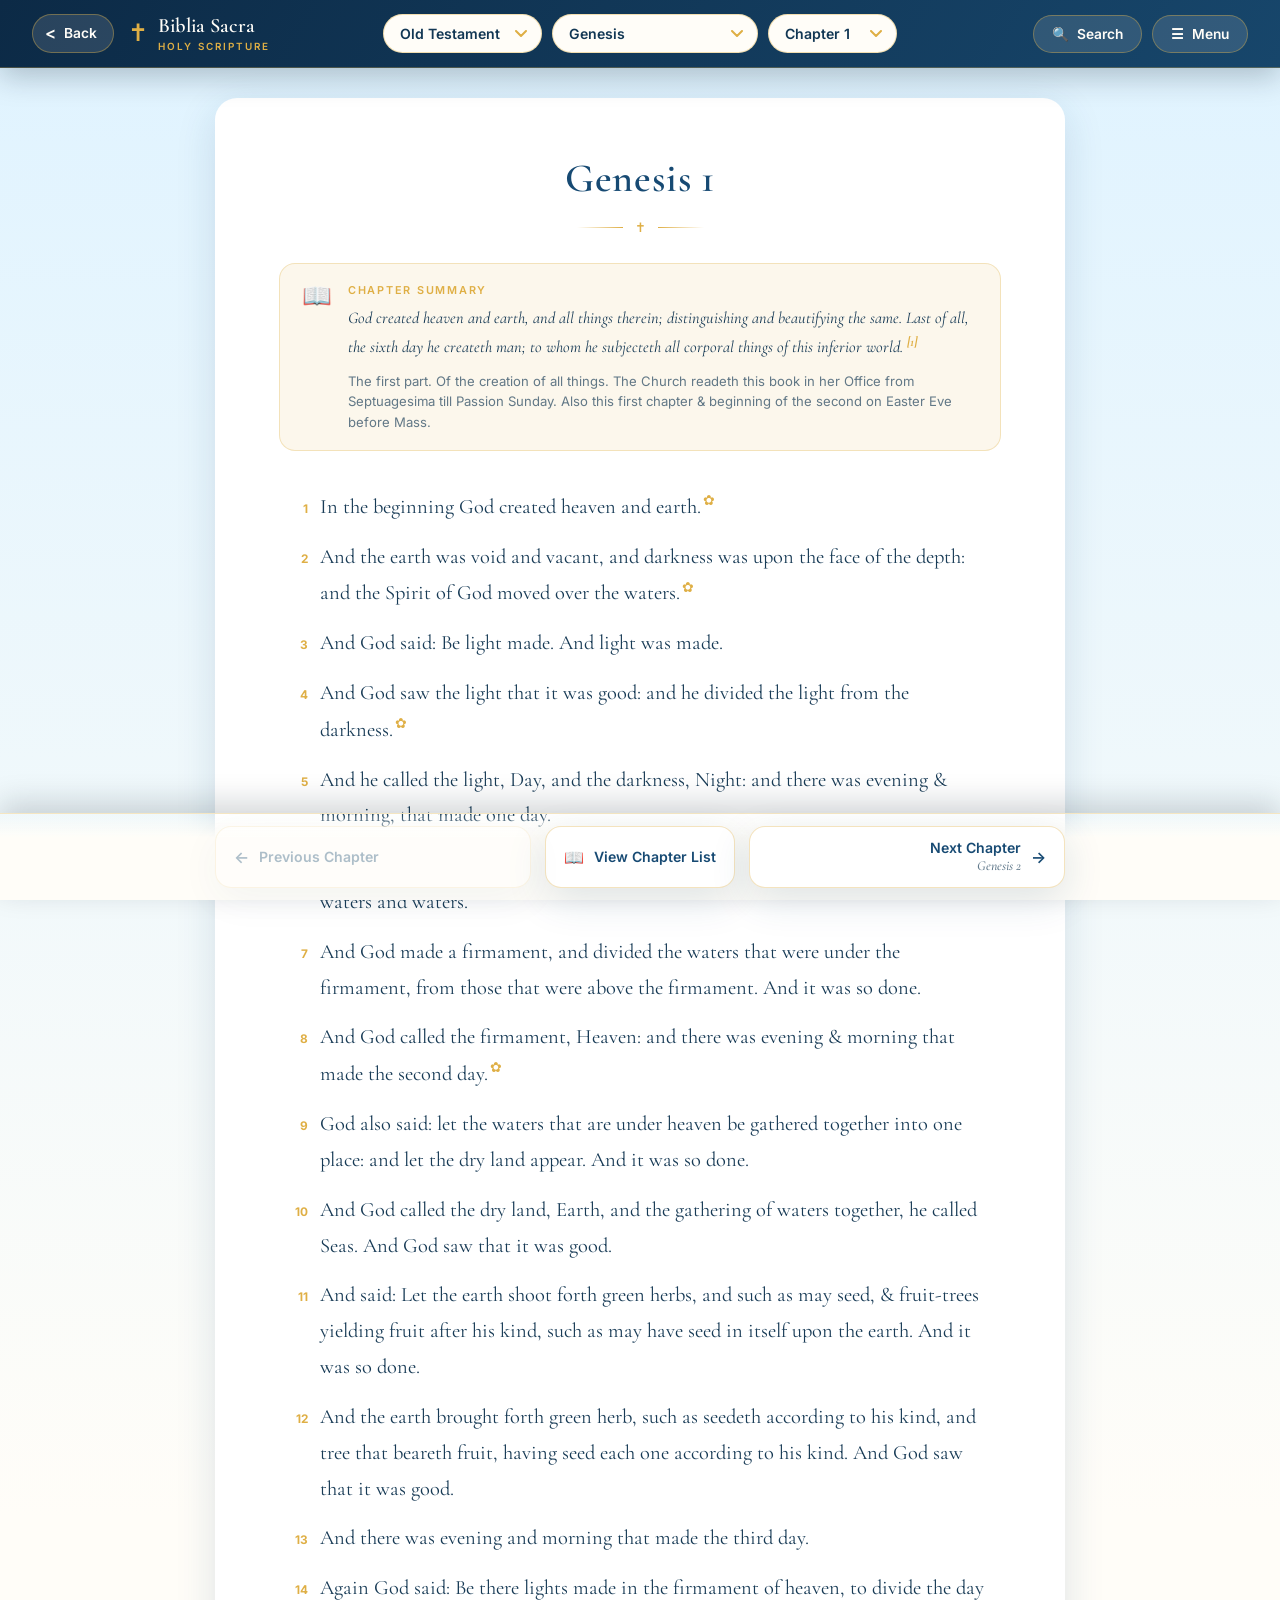
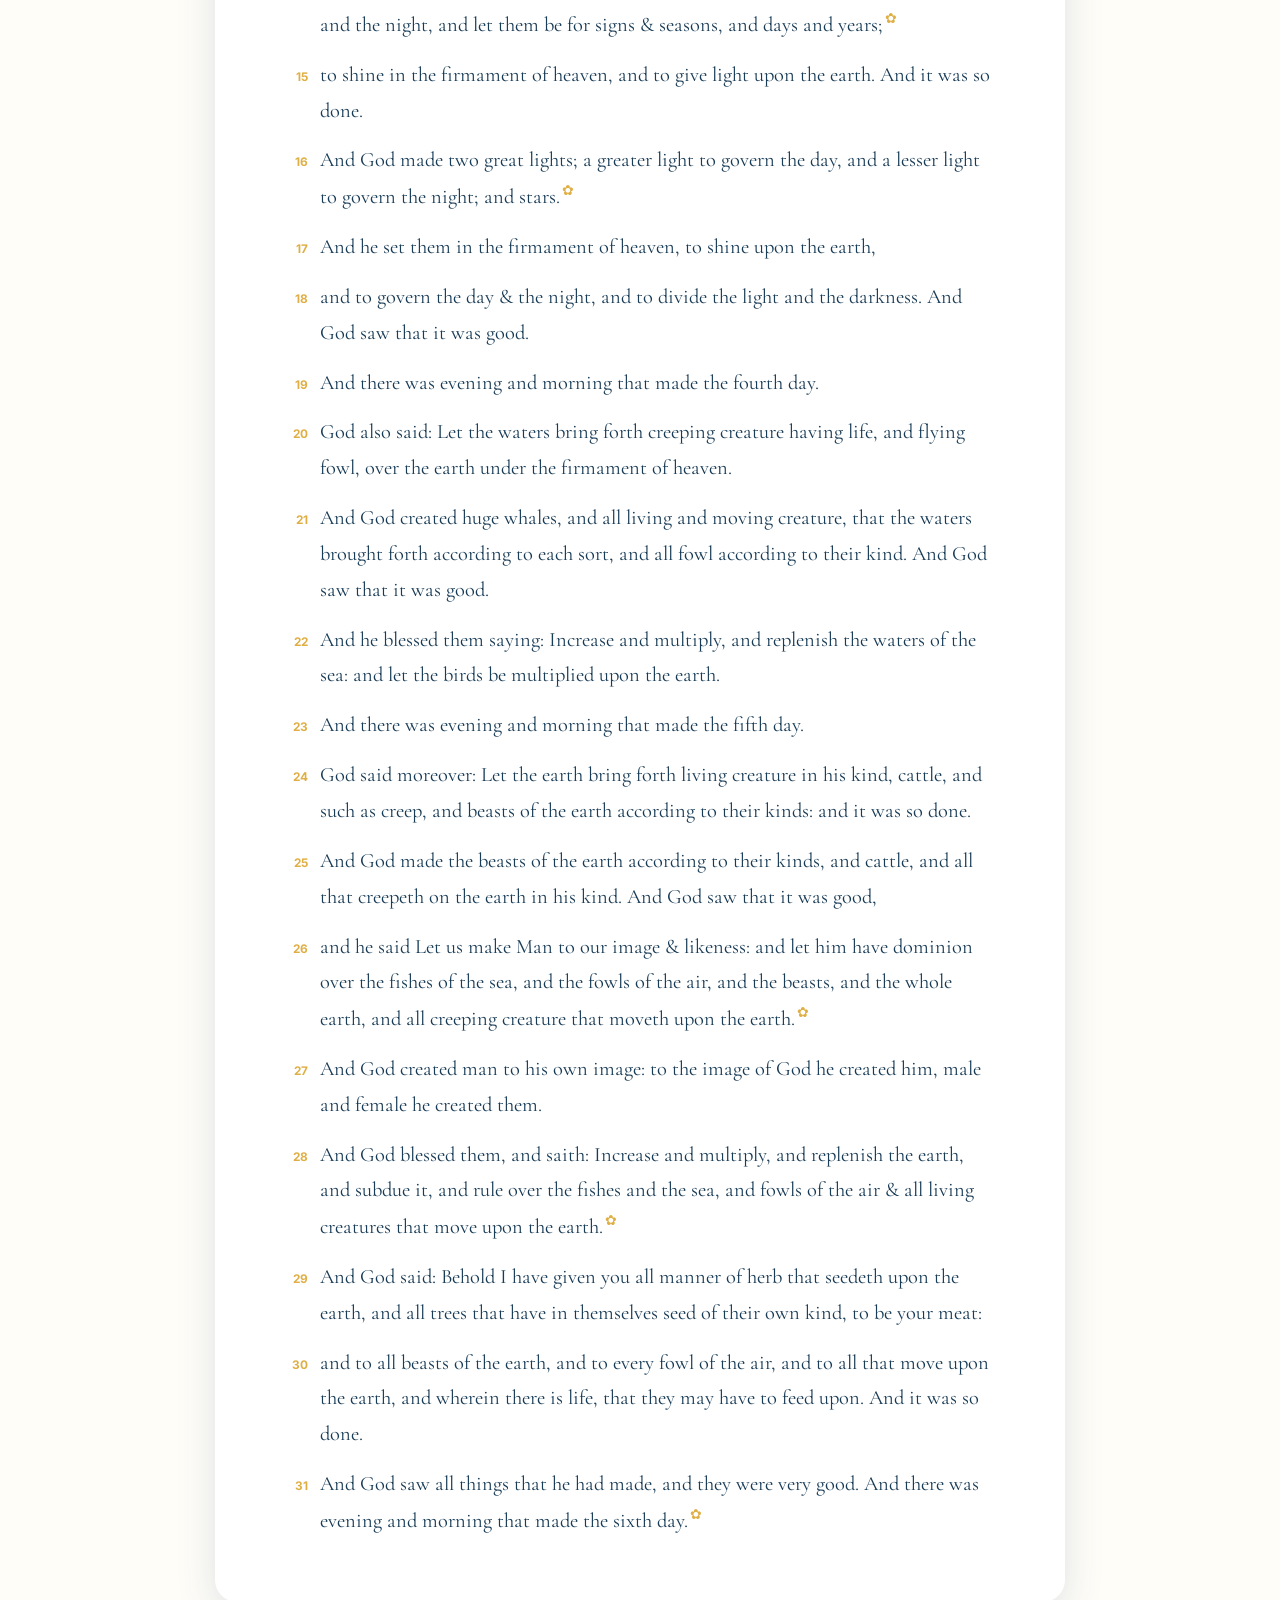
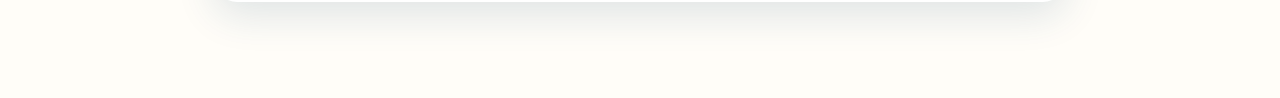
==== commit da34b74b: "Add files via upload" ====
--- a/bible.html
+++ b/bible.html
@@ -27,75 +27,96 @@
 
 <a class="skip-link" href="#readerMain">Skip to Scripture</a>
 
-<header class="reader-header">
-  <div class="reader-header-inner">
-    <a class="back-link" href="index.html">
-      <span class="back-arrow" aria-hidden="true">&#8592;</span>
-      <span class="back-label">Back to Homepage</span>
-    </a>
+<div class="reader-topbars" id="readerTopbars">
+  <header class="reader-header">
+    <div class="reader-header-inner">
+      <div class="reader-header-left">
+        <a class="back-link" href="index.html">
+          <span class="back-arrow" aria-hidden="true">&lt;</span>
+          <span class="back-label">Back</span>
+        </a>
 
-    <div class="reader-brand">
-      <span class="reader-brand-name">Biblia Sacra</span>
-      <span class="reader-brand-tag">Holy Scripture</span>
+        <div class="reader-brand">
+          <span class="reader-brand-badge" aria-hidden="true">&#10013;</span>
+          <span class="reader-brand-text">
+            <span class="reader-brand-name">Biblia Sacra</span>
+            <span class="reader-brand-tag">Holy Scripture</span>
+          </span>
+        </div>
+      </div>
+
+      <nav class="reader-select-group" aria-label="Book and chapter">
+        <select class="control-select" id="testamentSelect" aria-label="Testament">
+          <option value="ot">Old Testament</option>
+          <option value="nt">New Testament</option>
+        </select>
+
+        <select class="control-select" id="bookSelect" aria-label="Book"></select>
+
+        <select class="control-select" id="chapterSelect" aria-label="Chapter"></select>
+      </nav>
+
+      <div class="reader-header-actions">
+        <button class="search-toggle" id="searchToggle" type="button" aria-haspopup="dialog" aria-controls="searchOverlay">
+          <span aria-hidden="true">&#128269;</span>
+          <span class="search-label">Search</span>
+        </button>
+
+        <button class="menu-toggle" id="menuToggleBtn" type="button" aria-haspopup="true" aria-expanded="false" aria-controls="readerToolbarBar">
+          <span aria-hidden="true">&#9776;</span>
+          <span class="menu-label">Menu</span>
+        </button>
+      </div>
     </div>
+  </header>
 
-    <button class="search-toggle" id="searchToggle" type="button" aria-haspopup="dialog" aria-controls="searchOverlay">
-      <span aria-hidden="true">&#128269;</span>
-      <span class="search-label">Search</span>
-    </button>
-  </div>
-</header>
+  <div class="reader-toolbar-bar" id="readerToolbarBar" hidden>
+    <div class="reader-toolbar-inner" role="group" aria-label="Reading tools">
 
-<nav class="reader-controls" aria-label="Book and chapter">
-  <select class="control-select" id="testamentSelect" aria-label="Testament">
-    <option value="ot">Old Testament</option>
-    <option value="nt">New Testament</option>
-  </select>
+      <div class="theme-segmented" role="group" aria-label="Reading theme">
+        <button class="theme-segmented-btn" id="themeLightBtn" type="button" aria-pressed="true">
+          <span aria-hidden="true">&#9728;</span><span class="segmented-label">Light</span>
+        </button>
+        <button class="theme-segmented-btn" id="themeDarkBtn" type="button" aria-pressed="false">
+          <span aria-hidden="true">&#9790;</span><span class="segmented-label">Dark</span>
+        </button>
+      </div>
 
-  <select class="control-select" id="bookSelect" aria-label="Book"></select>
+      <div class="font-size-control" role="group" aria-label="Adjust text size">
+        <button class="font-size-btn" id="fontDecreaseBtn" type="button" aria-label="Decrease text size">A&#8722;</button>
+        <input class="font-size-slider" id="fontSizeSlider" type="range" min="0" max="8" step="1" value="1"
+               aria-label="Text size" aria-valuetext="100%">
+        <button class="font-size-btn" id="fontIncreaseBtn" type="button" aria-label="Increase text size">A&#43;</button>
+        <span class="font-size-label" id="fontSizeLabel">100%</span>
+        <button class="font-size-reset-btn" id="fontResetBtn" type="button">Reset</button>
+      </div>
 
-  <select class="control-select" id="chapterSelect" aria-label="Chapter"></select>
-
-  <div class="reading-toolbar" role="group" aria-label="Reading tools">
-
-    <div class="font-size-control" role="group" aria-label="Adjust text size">
-      <button class="font-size-btn" id="fontDecreaseBtn" type="button" aria-label="Decrease text size">A&#8722;</button>
-      <input class="font-size-slider" id="fontSizeSlider" type="range" min="0" max="8" step="1" value="1"
-             aria-label="Text size" aria-valuetext="100%">
-      <button class="font-size-btn" id="fontIncreaseBtn" type="button" aria-label="Increase text size">A&#43;</button>
-      <span class="font-size-label" id="fontSizeLabel">100%</span>
-    </div>
-
-    <div class="toolbar-icon-group">
-      <span class="toolbar-divider" aria-hidden="true"></span>
-
-      <button class="toolbar-icon-btn theme-toggle-btn" id="themeToggleBtn" type="button" aria-pressed="false" aria-label="Switch to dark mode">
-        <span class="theme-icon icon-sun" aria-hidden="true">&#9728;</span>
-        <span class="theme-icon icon-moon" aria-hidden="true">&#9790;</span>
-      </button>
-
-      <span class="toolbar-divider" aria-hidden="true"></span>
-
-      <button class="toolbar-icon-btn" id="chapterFavoriteBtn" type="button" aria-pressed="false" aria-label="Add this chapter to favorites">
-        <span aria-hidden="true">&#9825;</span>
-      </button>
-      <button class="toolbar-icon-btn" id="chapterShareBtn" type="button" aria-label="Share this chapter">
-        <span aria-hidden="true">&#8599;</span>
-      </button>
-
-      <div class="toolbar-more">
+      <div class="toolbar-more" id="toolbarMore">
         <button class="toolbar-icon-btn" id="toolbarMoreBtn" type="button" aria-haspopup="true" aria-expanded="false" aria-label="More reading options">
           <span aria-hidden="true">&#8943;</span>
         </button>
         <div class="toolbar-more-menu" id="toolbarMoreMenu" role="menu" hidden>
-          <button class="toolbar-more-item" id="fontResetBtn" type="button" role="menuitem">Reset text size</button>
-          <button class="toolbar-more-item" id="copyChapterLinkBtn" type="button" role="menuitem">Copy chapter link</button>
+          <button class="toolbar-more-item" id="notesMenuItem" type="button" role="menuitem">
+            <span aria-hidden="true">&#128214;</span><span class="more-item-label">Notes</span>
+          </button>
+          <button class="toolbar-more-item" id="printChapterBtn" type="button" role="menuitem">
+            <span aria-hidden="true">&#128424;</span><span class="more-item-label">Print</span>
+          </button>
+          <button class="toolbar-more-item" id="copyChapterBtn" type="button" role="menuitem">
+            <span aria-hidden="true">&#128203;</span><span class="more-item-label">Copy Chapter</span>
+          </button>
+          <button class="toolbar-more-item" id="shareMenuItem" type="button" role="menuitem">
+            <span aria-hidden="true">&#128279;</span><span class="more-item-label">Share this chapter</span>
+          </button>
+          <button class="toolbar-more-item" id="copyChapterLinkBtn" type="button" role="menuitem">
+            <span aria-hidden="true">&#128279;</span><span class="more-item-label">Copy chapter link</span>
+          </button>
         </div>
       </div>
+
     </div>
-
   </div>
-</nav>
+</div>
 
 <main id="readerMain" class="reader-main">
   <div class="reading-card" id="readingCard">
@@ -106,17 +127,40 @@
   </div>
 
   <div class="chapter-nav" id="chapterNav" hidden>
-    <button class="chapter-nav-btn prev" id="prevChapterBtn" type="button">
-      <span aria-hidden="true">&#8592;</span>
-      <span class="nav-label-full">Previous Chapter</span>
-    </button>
-    <span class="chapter-nav-current" id="chapterNavCurrent"></span>
-    <button class="chapter-nav-btn next" id="nextChapterBtn" type="button">
-      <span class="nav-label-full">Next Chapter</span>
-      <span aria-hidden="true">&#8594;</span>
-    </button>
+    <div class="chapter-nav-inner">
+      <button class="chapter-nav-btn prev" id="prevChapterBtn" type="button">
+        <span class="nav-btn-icon" aria-hidden="true">&#8592;</span>
+        <span class="nav-btn-text">
+          <span class="nav-label-full">Previous Chapter</span>
+          <span class="nav-label-ref" id="prevChapterLabel"></span>
+        </span>
+      </button>
+
+      <button class="chapter-nav-btn list" id="viewChapterListBtn" type="button" aria-haspopup="dialog" aria-controls="chapterListModal">
+        <span class="nav-btn-icon" aria-hidden="true">&#128214;</span>
+        <span class="nav-label-full">View Chapter List</span>
+      </button>
+
+      <button class="chapter-nav-btn next" id="nextChapterBtn" type="button">
+        <span class="nav-btn-text">
+          <span class="nav-label-full">Next Chapter</span>
+          <span class="nav-label-ref" id="nextChapterLabel"></span>
+        </span>
+        <span class="nav-btn-icon" aria-hidden="true">&#8594;</span>
+      </button>
+    </div>
   </div>
 </main>
+
+<div class="chapter-list-overlay" id="chapterListModal" role="dialog" aria-modal="true" aria-label="Jump to chapter">
+  <div class="chapter-list-panel">
+    <div class="chapter-list-header">
+      <span class="chapter-list-title" id="chapterListTitle">Chapters</span>
+      <button class="search-close" id="chapterListClose" type="button" aria-label="Close chapter list">&times;</button>
+    </div>
+    <div class="chapter-list-grid" id="chapterListGrid"></div>
+  </div>
+</div>
 
 <div class="search-overlay" id="searchOverlay" role="dialog" aria-modal="true" aria-label="Search the Bible">
   <div class="search-panel">
--- a/css/bible.css
+++ b/css/bible.css
@@ -42,91 +42,105 @@
   background: linear-gradient(120deg, #081E33 0%, #123754 100%);
 }
 
+html[data-reader-theme="dark"] .reader-toolbar-bar{
+  background: linear-gradient(120deg, #0A2038 0%, #0F2C46 100%);
+  border-bottom-color: rgba(232,190,99,0.22);
+}
+
 /* ---------------- Reader top bar (deep blue — trust, Scripture, calm) ---------------- */
 
-.reader-header{
+/* Header + toolbar bar scroll together as a single sticky unit, so
+   opening the Menu never gets scrolled out of view. */
+.reader-topbars{
   position: sticky;
   top: 0;
   z-index: 60;
-  background: linear-gradient(120deg, #0E3252 0%, #1B4E76 100%);
+}
+
+.reader-header{
+  background: linear-gradient(120deg, #0C2A46 0%, #17466B 100%);
   border-bottom: 1px solid rgba(223,175,69,0.3);
   box-shadow: 0 8px 30px rgba(9,26,41,0.25);
 }
 
-.reader-header .reader-brand-name{ color: #FFFDF8; }
-.reader-header .reader-brand-tag{ color: var(--gold); }
-.reader-header .back-link{
-  background: rgba(255,253,248,0.12);
-  border-color: rgba(223,175,69,0.4);
-  color: #FFFDF8;
-  box-shadow: none;
-}
-.reader-header .back-link:hover,
-.reader-header .back-link:focus-visible{
-  background: var(--gold);
-  color: #123754;
-}
-.reader-header .search-toggle{
-  background: rgba(255,253,248,0.12);
-  border-color: rgba(223,175,69,0.4);
-  color: #FFFDF8;
-  box-shadow: none;
-}
-.reader-header .search-toggle:hover,
-.reader-header .search-toggle:focus-visible{
-  background: var(--gold);
-  color: #123754;
-}
-
 .reader-header-inner{
-  max-width: 1100px;
+  max-width: 1320px;
   margin: 0 auto;
   padding: 14px clamp(16px, 4vw, 32px);
   display: grid;
-  grid-template-columns: auto 1fr auto;
-  align-items: center;
-  gap: 16px;
-}
+  grid-template-columns: 1fr auto 1fr;
+  align-items: center;
+  gap: 12px 14px;
+}
+
+.reader-header-left{
+  display: flex;
+  align-items: center;
+  gap: 14px;
+  min-width: 0;
+  justify-self: start;
+}
+
+/* ---- Back link ---- */
 
 .back-link{
   display: inline-flex;
   align-items: center;
   gap: 8px;
   font-family: var(--sans);
-  font-size: 0.88rem;
-  font-weight: 600;
-  color: var(--deep-blue);
+  font-size: 0.86rem;
+  font-weight: 600;
+  color: var(--cloud);
   padding: 10px 16px 10px 12px;
   border-radius: 999px;
-  background: var(--white);
-  border: 1px solid rgba(223,175,69,0.35);
-  box-shadow: 0 6px 16px rgba(23,74,115,0.08);
+  background: rgba(255, 253, 248, 0.12);
+  border: 1px solid rgba(223, 175, 69, 0.4);
+  box-shadow: none;
   transition: transform 0.22s ease, box-shadow 0.22s ease, background 0.22s ease;
   white-space: nowrap;
+  flex-shrink: 0;
 }
 .back-link:hover,
 .back-link:focus-visible{
+  background: var(--gold);
+  color: #123754;
   transform: translateY(-2px);
   box-shadow: 0 10px 22px rgba(223,175,69,0.28);
-  background: var(--gold-soft);
-}
-.back-link .back-arrow{ font-size: 1rem; line-height: 1; }
+}
+.back-link .back-arrow{
+  font-size: 1.05rem;
+  line-height: 1;
+  display: inline-flex;
+  align-items: center;
+  justify-content: center;
+  transform: translateY(-0.5px);
+}
+
+/* ---- Brand ---- */
 
 .reader-brand{
-  text-align: center;
-  line-height: 1.1;
-}
+  display: flex;
+  align-items: center;
+  gap: 10px;
+  flex-shrink: 0;
+  margin-right: 6px;
+}
+.reader-brand-badge{
+  color: var(--gold);
+  font-size: 1.5rem;
+  line-height: 1;
+}
+.reader-brand-text{ display: flex; flex-direction: column; line-height: 1.1; }
 .reader-brand-name{
-  display: block;
   font-family: var(--serif);
   font-weight: 600;
-  font-size: 1.4rem;
-  color: var(--deep-blue);
+  font-size: 1.28rem;
+  color: #FFFDF8;
+  white-space: nowrap;
 }
 .reader-brand-tag{
-  display: block;
-  font-family: var(--sans);
-  font-size: 0.66rem;
+  font-family: var(--sans);
+  font-size: 0.62rem;
   letter-spacing: 0.2em;
   text-transform: uppercase;
   color: var(--gold);
@@ -134,126 +148,190 @@
   margin-top: 3px;
 }
 
-.search-toggle{
-  display: inline-flex;
-  align-items: center;
-  gap: 8px;
-  font-family: var(--sans);
-  font-size: 0.88rem;
-  font-weight: 600;
-  color: var(--deep-blue);
-  background: var(--white);
-  border: 1px solid rgba(223,175,69,0.35);
-  padding: 10px 18px;
-  border-radius: 999px;
-  cursor: pointer;
-  box-shadow: 0 6px 16px rgba(23,74,115,0.08);
-  transition: transform 0.22s ease, box-shadow 0.22s ease, background 0.22s ease;
-  white-space: nowrap;
-}
-.search-toggle:hover,
-.search-toggle:focus-visible{
-  transform: translateY(-2px);
-  box-shadow: 0 10px 22px rgba(223,175,69,0.28);
-  background: var(--gold-soft);
-}
-
-@media (max-width: 640px){
-  .reader-brand-name{ font-size: 1.15rem; }
-  .back-link span.back-label{ display: none; }
-  .back-link{ padding: 10px 12px; }
-  .search-toggle span.search-label{ display: none; }
-  .search-toggle{ padding: 10px 12px; }
-}
-
-/* ---------------- Book / chapter controls ---------------- */
-
-.reader-controls{
-  margin: 22px auto 0;
+/* ---- Book / chapter selects (centered in the header) ---- */
+
+.reader-select-group{
+  display: flex;
+  flex-wrap: wrap;
   justify-content: center;
-  padding: 0 clamp(16px, 4vw, 32px);
-  display: flex;
-  flex-wrap: wrap;
-  gap: 12px;
+  gap: 10px;
+  justify-self: center;
+  min-width: 0;
 }
 
 .control-select{
   appearance: none;
   -webkit-appearance: none;
   font-family: var(--sans);
-  font-size: 0.92rem;
-  font-weight: 600;
-  color: var(--deep-blue);
-  background-color: var(--white);
+  font-size: 0.88rem;
+  font-weight: 600;
+  color: #123754;
+  background-color: #FFFDF8;
   background-image: url("data:image/svg+xml,%3Csvg xmlns='http://www.w3.org/2000/svg' width='12' height='8'%3E%3Cpath d='M1 1l5 5 5-5' fill='none' stroke='%23DFAF45' stroke-width='2' stroke-linecap='round' stroke-linejoin='round'/%3E%3C/svg%3E");
   background-repeat: no-repeat;
   background-position: right 14px center;
-  border: 1px solid rgba(223,175,69,0.35);
-  border-radius: var(--radius-md);
-  padding: 12px 38px 12px 16px;
-  box-shadow: 0 6px 16px rgba(23,74,115,0.06);
-  cursor: pointer;
-  min-width: 150px;
+  border: 1px solid rgba(223,175,69,0.4);
+  border-radius: 999px;
+  padding: 10px 34px 10px 16px;
+  cursor: pointer;
+  min-width: 140px;
   transition: box-shadow 0.22s ease, transform 0.22s ease;
 }
 .control-select:hover{ box-shadow: 0 8px 20px rgba(223,175,69,0.2); }
 .control-select:focus-visible{ transform: translateY(-1px); }
 
-#chapterSelect{ min-width: 130px; }
-
+#chapterSelect{ min-width: 110px; }
+
+/* ---- Header actions (Search + Menu) ---- */
+
+.reader-header-actions{
+  display: flex;
+  align-items: center;
+  gap: 10px;
+  justify-self: end;
+  flex-shrink: 0;
+}
+
+.search-toggle,
+.menu-toggle{
+  display: inline-flex;
+  align-items: center;
+  gap: 8px;
+  font-family: var(--sans);
+  font-size: 0.86rem;
+  font-weight: 600;
+  color: var(--cloud);
+  background: rgba(255, 253, 248, 0.12);
+  border: 1px solid rgba(223, 175, 69, 0.4);
+  padding: 10px 18px;
+  border-radius: 999px;
+  cursor: pointer;
+  box-shadow: none;
+  transition: transform 0.22s ease, box-shadow 0.22s ease, background 0.22s ease;
+  white-space: nowrap;
+  flex-shrink: 0;
+}
+.search-toggle:hover,
+.search-toggle:focus-visible,
+.menu-toggle:hover,
+.menu-toggle:focus-visible{
+  transform: translateY(-2px);
+  box-shadow: 0 10px 22px rgba(223,175,69,0.28);
+  background: var(--gold);
+  color: #123754;
+}
+.menu-toggle[aria-expanded="true"]{
+  background: var(--gold);
+  color: #123754;
+}
+
+@media (max-width: 900px){
+  .reader-header-inner{ grid-template-columns: 1fr; justify-items: center; }
+  .reader-header-left{ justify-self: stretch; width: 100%; justify-content: space-between; order: 1; }
+  .reader-select-group{ order: 2; flex-basis: 100%; }
+  .reader-header-actions{ order: 3; }
+}
+
+/* ---- Mobile phones: 3-row header —
+   [<Back]  [Logo] Biblia Sacra
+   [Old Testament][Genesis][Chapter 1]
+        [Search]      [Menu]        ---- */
 @media (max-width: 640px){
-  .control-select{ flex: 1 1 auto; min-width: 0; }
-}
-
-/* ---------------- Reading toolbar ---------------- */
-
-.reading-toolbar{
-  display: flex;
-  align-items: center;
-  gap: 10px;
-  flex: 1 1 100%;
+  .reader-header-inner{ padding: 12px 16px; gap: 10px 0; }
+
+  /* Row 1 — Back + Brand, grouped and centered */
+  .reader-header-left{
+    justify-content: center;
+    gap: 10px;
+  }
+  .back-link{ padding: 8px 12px; font-size: 0.8rem; }
+  .reader-brand{ margin-right: 0; gap: 8px; }
+  .reader-brand-badge{ font-size: 1.25rem; }
+  .reader-brand-name{ font-size: 1.05rem; }
+  .reader-brand-tag{ display: none; } /* keep row 1 to a single compact line */
+
+  /* Row 2 — Testament / Book / Chapter selects, one line, evenly split */
+  .reader-select-group{
+    width: 100%;
+    flex-wrap: nowrap;
+    gap: 8px;
+  }
+  .control-select{
+    flex: 1 1 0;
+    width: 0;
+    min-width: 0;
+    padding: 9px 24px 9px 10px;
+    font-size: 0.76rem;
+    background-position: right 8px center;
+    background-size: 10px 7px;
+    text-overflow: ellipsis;
+    overflow: hidden;
+    white-space: nowrap;
+  }
+  #chapterSelect{ min-width: 0; }
+
+  /* Row 3 — Search + Menu, centered together */
+  .reader-header-actions{
+    width: 100%;
+    justify-content: center;
+    gap: 10px;
+  }
+  .search-toggle,
+  .menu-toggle{
+    padding: 9px 16px;
+    font-size: 0.8rem;
+  }
+}
+
+@media (max-width: 380px){
+  .control-select{ font-size: 0.68rem; padding: 8px 20px 8px 8px; }
+  .search-toggle,
+  .menu-toggle{ padding: 8px 12px; font-size: 0.76rem; }
+}
+
+/* ---------------- Reading toolbar bar ---------------- */
+
+.reader-toolbar-bar{
+  background: linear-gradient(180deg, #FBF3E1 0%, var(--cloud) 100%);
+  border-bottom: 1px solid rgba(223,175,69,0.3);
+}
+.reader-toolbar-bar[hidden]{ display: none; }
+
+.reader-toolbar-inner{
+  max-width: 1320px;
+  margin: 0 auto;
+  padding: 12px clamp(16px, 4vw, 32px);
+  display: flex;
+  align-items: center;
   justify-content: center;
   flex-wrap: wrap;
+  gap: 12px;
+}
+
+/* ---- Text size adjuster ---- */
+
+.font-size-control{
+  display: flex;
+  align-items: center;
+  gap: 8px;
+  padding: 4px 12px;
   background: var(--white);
   border: 1px solid rgba(223,175,69,0.35);
-  border-radius: var(--radius-md);
-  padding: 6px 10px;
+  border-radius: 999px;
   box-shadow: 0 6px 16px rgba(23,74,115,0.06);
 }
 
-.toolbar-divider{
-  width: 1px;
-  height: 26px;
-  flex-shrink: 0;
-  background: rgba(223,175,69,0.35);
-}
-
-.toolbar-icon-group{
-  display: flex;
-  align-items: center;
-  gap: 10px;
-}
-
-/* ---- Text size adjuster ---- */
-
-.font-size-control{
-  display: flex;
-  align-items: center;
-  gap: 8px;
-  padding: 2px 2px 2px 0;
-}
-
 .font-size-btn{
   font-family: var(--sans);
   font-weight: 700;
-  font-size: 1.05rem;
+  font-size: 1rem;
   line-height: 1;
   color: var(--deep-blue);
   background: var(--cloud);
   border: 1px solid rgba(223,175,69,0.3);
   border-radius: 8px;
-  width: 38px;
-  height: 38px;
+  width: 32px;
+  height: 32px;
   flex-shrink: 0;
   cursor: pointer;
   transition: background 0.2s ease, transform 0.2s ease;
@@ -265,7 +343,7 @@
 .font-size-slider{
   -webkit-appearance: none;
   appearance: none;
-  width: 108px;
+  width: 96px;
   height: 4px;
   border-radius: 999px;
   background: linear-gradient(90deg, var(--gold) 0%, var(--gold) calc(var(--reader-font-pct, 50%)), rgba(223,175,69,0.25) calc(var(--reader-font-pct, 50%)), rgba(223,175,69,0.25) 100%);
@@ -274,14 +352,14 @@
 .font-size-slider::-webkit-slider-thumb{
   -webkit-appearance: none;
   appearance: none;
-  width: 18px;
-  height: 18px;
+  width: 16px;
+  height: 16px;
   border-radius: 50%;
   background: var(--deep-blue);
   border: 2px solid var(--white);
   box-shadow: 0 2px 6px rgba(23,74,115,0.35);
   cursor: pointer;
-  margin-top: -7px;
+  margin-top: -6px;
 }
 .font-size-slider::-moz-range-track{
   height: 4px;
@@ -307,17 +385,113 @@
 .font-size-label{
   font-family: var(--sans);
   font-weight: 600;
+  font-size: 0.76rem;
+  color: var(--text-soft);
+  min-width: 2.6em;
+  text-align: center;
+}
+
+.font-size-reset-btn{
+  font-family: var(--sans);
+  font-weight: 600;
   font-size: 0.78rem;
+  color: var(--deep-blue);
+  background: var(--cloud);
+  border: 1px solid rgba(223,175,69,0.3);
+  border-radius: 999px;
+  padding: 7px 14px;
+  cursor: pointer;
+  white-space: nowrap;
+  flex-shrink: 0;
+  transition: background 0.2s ease, transform 0.2s ease;
+}
+.font-size-reset-btn:hover{ background: rgba(223,175,69,0.18); }
+.font-size-reset-btn:active{ transform: scale(0.96); }
+.font-size-reset-btn.is-confirmed{ background: var(--gold); color: #17293C; border-color: var(--gold); }
+
+/* ---- Light / Dark segmented toggle ---- */
+
+.theme-segmented{
+  display: flex;
+  align-items: center;
+  gap: 2px;
+  padding: 4px;
+  background: var(--white);
+  border: 1px solid rgba(223,175,69,0.35);
+  border-radius: 999px;
+  box-shadow: 0 6px 16px rgba(23,74,115,0.06);
+}
+
+.theme-segmented-btn{
+  display: inline-flex;
+  align-items: center;
+  gap: 6px;
+  font-family: var(--sans);
+  font-weight: 600;
+  font-size: 0.82rem;
   color: var(--text-soft);
-  min-width: 2.8em;
-  text-align: center;
-}
-
-/* ---- Icon buttons (theme / favorite / share / more) ---- */
+  background: transparent;
+  border: none;
+  border-radius: 999px;
+  padding: 8px 14px;
+  cursor: pointer;
+  transition: background 0.2s ease, color 0.2s ease;
+}
+.theme-segmented-btn:hover{ background: rgba(223,175,69,0.12); }
+.theme-segmented-btn[aria-pressed="true"]{
+  background: var(--gold-soft);
+  color: #6B4E12;
+}
+html[data-reader-theme="dark"] .theme-segmented-btn[aria-pressed="true"]{
+  background: var(--gold);
+  color: #17293C;
+}
+
+/* ---- Bookmark / Notes / Share pills ---- */
+
+.toolbar-pill-btn{
+  display: inline-flex;
+  align-items: center;
+  gap: 7px;
+  font-family: var(--sans);
+  font-weight: 600;
+  font-size: 0.82rem;
+  color: var(--deep-blue);
+  background: var(--white);
+  border: 1px solid rgba(223,175,69,0.35);
+  border-radius: 999px;
+  padding: 10px 16px;
+  cursor: pointer;
+  box-shadow: 0 6px 16px rgba(23,74,115,0.06);
+  transition: background 0.2s ease, transform 0.2s ease, box-shadow 0.2s ease;
+  white-space: nowrap;
+}
+.toolbar-pill-btn:hover{ transform: translateY(-1px); box-shadow: 0 8px 20px rgba(223,175,69,0.2); }
+.toolbar-pill-btn.is-favorited,
+.toolbar-pill-btn.is-active{
+  background: var(--gold);
+  border-color: var(--gold);
+  color: #17293C;
+}
+
+@media (max-width: 720px){
+  .toolbar-pill-btn .pill-label,
+  .theme-segmented-btn .segmented-label{ display: none; }
+  .toolbar-pill-btn{ padding: 10px 12px; }
+  #chapterNotesBtn,
+  #chapterShareBtn{ display: none; }
+}
+
+/* ---- "..." icon button + collapsible group ----
+   On desktop ("pc size") the "..." trigger is hidden and every
+   item inside .toolbar-more-menu is shown inline as its own pill,
+   right in the toolbar row. On mobile, only the theme toggle and
+   font-size control stay inline — everything else (notes, print,
+   copy chapter, share, copy link) collapses behind the "..."
+   button into a dropdown, toggled open/closed by tapping it. */
 
 .toolbar-icon-btn{
-  position: relative;
-  display: inline-flex;
+  display: none;
   align-items: center;
   justify-content: center;
   width: 38px;
@@ -326,65 +500,86 @@
   font-size: 1.08rem;
   line-height: 1;
   color: var(--deep-blue);
-  background: var(--cloud);
-  border: 1px solid rgba(223,175,69,0.3);
-  border-radius: 8px;
-  cursor: pointer;
+  background: var(--white);
+  border: 1px solid rgba(223,175,69,0.35);
+  border-radius: 50%;
+  cursor: pointer;
+  box-shadow: 0 6px 16px rgba(23,74,115,0.06);
   transition: background 0.2s ease, transform 0.2s ease, color 0.2s ease;
 }
 .toolbar-icon-btn:hover{ background: rgba(223,175,69,0.18); }
 .toolbar-icon-btn:active{ transform: scale(0.94); }
 
-/* Theme toggle: shows sun in light mode, moon in dark mode */
-.theme-toggle-btn .theme-icon{ display: none; }
-.theme-toggle-btn .icon-sun{ display: inline-block; color: var(--gold); }
-html[data-reader-theme="dark"] .theme-toggle-btn .icon-sun{ display: none; }
-html[data-reader-theme="dark"] .theme-toggle-btn .icon-moon{ display: inline-block; color: var(--gold); }
-
-#chapterFavoriteBtn.is-favorited{ background: var(--gold); border-color: var(--gold); color: var(--white); }
-
-/* ---- "More" dropdown ---- */
-
-.toolbar-more{ position: relative; }
-
-.toolbar-more-menu{
-  position: absolute;
-  top: calc(100% + 8px);
-  right: 0;
-  z-index: 20;
-  min-width: 190px;
-  background: var(--white);
-  border: 1px solid rgba(223,175,69,0.3);
-  border-radius: var(--radius-md);
-  box-shadow: 0 14px 34px rgba(23,74,115,0.18);
-  padding: 6px;
-  display: flex;
-  flex-direction: column;
-  gap: 2px;
-}
-.toolbar-more-menu[hidden]{ display: none; }
-
-.toolbar-more-item{
-  font-family: var(--sans);
-  font-size: 0.86rem;
-  font-weight: 600;
-  color: var(--deep-blue);
+.toolbar-more{ position: static; display: contents; }
+
+.toolbar-more-menu,
+.toolbar-more-menu[hidden]{
+  display: flex;
+  position: static;
+  flex-direction: row;
+  flex-wrap: wrap;
+  align-items: center;
+  gap: 8px;
   background: none;
   border: none;
-  border-radius: 8px;
+  box-shadow: none;
+  padding: 0;
+  min-width: 0;
+}
+
+.toolbar-more-item{
+  display: inline-flex;
+  align-items: center;
+  gap: 7px;
+  font-family: var(--sans);
+  font-size: 0.82rem;
+  font-weight: 600;
+  color: var(--deep-blue);
+  background: var(--white);
+  border: 1px solid rgba(223,175,69,0.35);
+  border-radius: 999px;
   text-align: left;
-  padding: 9px 10px;
-  cursor: pointer;
-  transition: background 0.18s ease;
-}
-.toolbar-more-item:hover{ background: rgba(223,175,69,0.15); }
-.toolbar-more-item.is-confirmed{ color: var(--gold); }
-
-@media (max-width: 640px){
-  .reading-toolbar{ justify-content: center; }
-  .font-size-control,
-  .toolbar-icon-group{ flex: 1 1 auto; justify-content: center; }
-  .font-size-slider{ width: 84px; }
+  padding: 10px 16px;
+  cursor: pointer;
+  box-shadow: 0 6px 16px rgba(23,74,115,0.06);
+  white-space: nowrap;
+  transition: background 0.2s ease, transform 0.2s ease, box-shadow 0.2s ease;
+}
+.toolbar-more-item:hover{ transform: translateY(-1px); box-shadow: 0 8px 20px rgba(223,175,69,0.2); }
+.toolbar-more-item.is-confirmed{ background: var(--gold); border-color: var(--gold); color: #17293C; }
+
+@media (max-width: 720px){
+  /* Only theme + font size stay visible inline; everything else
+     moves behind the "..." trigger as a dropdown. */
+  .toolbar-icon-btn{ display: inline-flex; }
+
+  .toolbar-more{ position: relative; display: block; }
+
+  .toolbar-more-menu{
+    position: absolute;
+    top: calc(100% + 8px);
+    right: 0;
+    z-index: 20;
+    min-width: 210px;
+    flex-direction: column;
+    align-items: stretch;
+    background: var(--white);
+    border: 1px solid rgba(223,175,69,0.3);
+    border-radius: var(--radius-md);
+    box-shadow: 0 14px 34px rgba(23,74,115,0.18);
+    padding: 6px;
+    gap: 2px;
+  }
+  .toolbar-more-menu[hidden]{ display: none; }
+
+  .toolbar-more-item{
+    border: none;
+    box-shadow: none;
+    background: none;
+    border-radius: 8px;
+    padding: 9px 10px;
+  }
+  .toolbar-more-item:hover{ transform: none; box-shadow: none; background: rgba(223,175,69,0.15); }
 }
 
 /* ---------------- Reading surface ---------------- */
@@ -419,6 +614,7 @@
   font-size: clamp(1.9rem, 4vw, 2.5rem);
   color: var(--deep-blue);
   display: block;
+  letter-spacing: 0.02em;
 }
 .chapter-heading .book-original{
   font-family: var(--sans);
@@ -445,11 +641,23 @@
 .chapter-divider .divider-mark{ color: var(--gold); font-size: 0.8rem; }
 
 .chapter-summary{
-  background: var(--cloud);
-  border: 1px solid rgba(223,175,69,0.25);
+  display: flex;
+  align-items: flex-start;
+  gap: 16px;
+  background: rgba(223,175,69,0.1);
+  border: 1px solid rgba(223,175,69,0.3);
   border-radius: var(--radius-md);
-  padding: 16px 20px;
+  padding: 18px 22px;
   margin: 0 0 30px;
+}
+.chapter-summary .summary-icon{
+  flex-shrink: 0;
+  font-size: 1.5rem;
+  line-height: 1;
+  color: var(--gold);
+  margin-top: 2px;
+}
+.chapter-summary .summary-copy{
   font-family: var(--serif);
   font-style: italic;
   font-size: calc(1.02rem * var(--reader-font-scale));
@@ -474,6 +682,11 @@
   font-size: 0.82rem;
   color: var(--text-soft);
   line-height: 1.55;
+}
+
+@media (max-width: 560px){
+  .chapter-summary{ padding: 16px; gap: 12px; }
+  .chapter-summary .summary-icon{ font-size: 1.25rem; }
 }
 
 .verses{
@@ -543,6 +756,7 @@
   border-top: 1px dashed rgba(223,175,69,0.35);
 }
 .verse.is-active .verse-actions{ display: flex; }
+.reading-card.show-all-notes .verse-actions:has(.verse-notes){ display: flex; }
 
 .verse-action-btn{
   font-family: var(--sans);
@@ -564,6 +778,7 @@
 .verse-action-btn.is-copied{ background: var(--deep-blue); color: var(--white); border-color: var(--deep-blue); }
 
 .verse-notes{
+  display: none;
   width: 100%;
   margin-top: 6px;
   font-family: var(--sans);
@@ -574,6 +789,9 @@
   border-radius: 10px;
   padding: 10px 14px;
 }
+.verse.is-active .verse-notes,
+.reading-card.show-all-notes .verse-notes{ display: block; }
+.reading-card.show-all-notes .verse:not(.is-active) .verse-action-btn{ display: none; }
 .verse-notes .note-item{ margin: 0 0 6px; }
 .verse-notes .note-item:last-child{ margin-bottom: 0; }
 .verse-notes .note-item b{ color: var(--deep-blue); }
@@ -622,21 +840,43 @@
   cursor: pointer;
 }
 
-/* ---------------- Prev / Next ---------------- */
+/* ---------------- Prev / Chapter list / Next ----------------
+   Fixed to the bottom of the viewport so it stays reachable while
+   scrolling through a long chapter, instead of only appearing at
+   the end of the reading card. */
 
 .chapter-nav{
+  position: fixed;
+  left: 0;
+  right: 0;
+  bottom: 0;
+  z-index: 50;
+  background: linear-gradient(0deg, var(--cloud) 72%, rgba(16,31,46,0));
+  border-top: 1px solid rgba(223,175,69,0.3);
+  box-shadow: 0 -10px 30px rgba(9,26,41,0.18);
+  padding: 12px clamp(16px, 4vw, 32px) calc(12px + env(safe-area-inset-bottom, 0px));
+}
+.chapter-nav[hidden]{ display: none; }
+
+.chapter-nav-inner{
   max-width: 850px;
-  margin: 26px auto 0;
+  margin: 0 auto;
   display: grid;
   grid-template-columns: 1fr auto 1fr;
-  align-items: center;
+  align-items: stretch;
   gap: 14px;
+}
+
+/* Reserve room at the bottom of the reading surface so content
+   never sits underneath the fixed chapter-nav bar. */
+.reader-main{
+  padding-bottom: calc(96px + env(safe-area-inset-bottom, 0px));
 }
 
 .chapter-nav-btn{
   display: inline-flex;
   align-items: center;
-  gap: 8px;
+  gap: 10px;
   font-family: var(--sans);
   font-weight: 600;
   font-size: 0.88rem;
@@ -654,23 +894,106 @@
   box-shadow: var(--shadow-hover);
 }
 .chapter-nav-btn:disabled{ opacity: 0.35; cursor: not-allowed; }
-.chapter-nav-btn.next{ justify-content: flex-end; margin-left: auto; }
-.chapter-nav-btn.prev{ justify-content: flex-start; margin-right: auto; }
-
-.chapter-nav-current{
-  text-align: center;
+
+.chapter-nav-btn .nav-btn-icon{ font-size: 1rem; flex-shrink: 0; }
+.chapter-nav-btn .nav-btn-text{ display: flex; flex-direction: column; line-height: 1.3; }
+.chapter-nav-btn .nav-label-full{ font-size: 0.88rem; }
+.chapter-nav-btn .nav-label-ref{
   font-family: var(--serif);
-  font-weight: 600;
-  color: var(--deep-blue);
-  font-size: 1rem;
+  font-style: italic;
+  font-weight: 500;
+  font-size: 0.86rem;
+  color: var(--text-soft);
+}
+
+.chapter-nav-btn.prev{ justify-content: flex-start; }
+.chapter-nav-btn.next{ justify-content: flex-end; text-align: right; }
+.chapter-nav-btn.next .nav-btn-text{ align-items: flex-end; }
+
+.chapter-nav-btn.list{
+  justify-content: center;
+  color: var(--deep-blue);
   white-space: nowrap;
 }
 
-@media (max-width: 560px){
-  .chapter-nav{ grid-template-columns: 1fr 1fr; }
-  .chapter-nav-current{ grid-column: 1 / -1; order: -1; margin-bottom: 4px; }
-  .chapter-nav-btn span.nav-label-full{ display: none; }
-}
+/* .chapter-nav-btn.next{
+  background: var(--gold);
+  border-color: var(--gold);
+  color: #17293C;
+} */
+
+@media (max-width: 720px){
+  .chapter-nav-inner{ grid-template-columns: 1fr 1fr; gap: 8px; }
+  .chapter-nav-btn.list{ grid-column: 1 / -1; order: -1; margin-bottom: 4px; }
+  .chapter-nav-btn .nav-label-full{ display: none; }
+  .chapter-nav-btn .nav-label-ref{ font-size: 0.92rem; }
+  .chapter-nav-btn{ padding: 10px 12px; }
+  .reader-main{ padding-bottom: calc(84px + env(safe-area-inset-bottom, 0px)); }
+}
+
+/* ---------------- "View Chapter List" quick-jump modal ---------------- */
+
+.chapter-list-overlay{
+  position: fixed;
+  inset: 0;
+  z-index: 200;
+  background: rgba(23,59,86,0.42);
+  backdrop-filter: blur(4px);
+  display: none;
+  align-items: center;
+  justify-content: center;
+  padding: 16px;
+}
+.chapter-list-overlay.is-open{ display: flex; }
+
+.chapter-list-panel{
+  width: 100%;
+  max-width: 460px;
+  max-height: 78vh;
+  display: flex;
+  flex-direction: column;
+  background: var(--white);
+  border-radius: var(--radius-lg);
+  box-shadow: 0 30px 80px rgba(15,34,53,0.35);
+  overflow: hidden;
+}
+
+.chapter-list-header{
+  display: flex;
+  align-items: center;
+  justify-content: space-between;
+  padding: 16px 18px;
+  border-bottom: 1px solid rgba(223,175,69,0.2);
+}
+.chapter-list-title{
+  font-family: var(--serif);
+  font-weight: 600;
+  font-size: 1.1rem;
+  color: var(--deep-blue);
+}
+
+.chapter-list-grid{
+  overflow-y: auto;
+  padding: 16px 18px;
+  display: grid;
+  grid-template-columns: repeat(auto-fill, minmax(44px, 1fr));
+  gap: 8px;
+}
+
+.chapter-list-item{
+  font-family: var(--sans);
+  font-weight: 600;
+  font-size: 0.9rem;
+  color: var(--deep-blue);
+  background: var(--cloud);
+  border: 1px solid rgba(223,175,69,0.3);
+  border-radius: 10px;
+  padding: 10px 0;
+  cursor: pointer;
+  transition: background 0.18s ease, transform 0.18s ease;
+}
+.chapter-list-item:hover{ background: rgba(223,175,69,0.2); transform: translateY(-1px); }
+.chapter-list-item.is-current{ background: var(--gold); color: #17293C; border-color: var(--gold); }
 
 /* ---------------- Search overlay ---------------- */
 
@@ -783,3 +1106,30 @@
   .verse.is-target{ animation: none !important; }
   * { transition-duration: 0.01ms !important; }
 }
+
+/* ---------------- Print (whole chapter) ----------------
+   Triggered by the toolbar "Print" button (window.print()). Hides
+   all chrome — header, toolbar, chapter-nav, modals — and prints
+   just the current chapter's heading, summary, and verses. */
+@media print{
+  body.reader-body{ background: #fff !important; }
+  .reader-topbars,
+  .chapter-nav,
+  .chapter-list-overlay,
+  .search-overlay,
+  .skip-link,
+  .verse-actions,
+  .note-flag{
+    display: none !important;
+  }
+  .reader-main{ max-width: 100%; padding: 0; margin: 0; }
+  .reading-card{
+    box-shadow: none;
+    border-radius: 0;
+    padding: 0;
+    max-width: 100%;
+  }
+  .verse{ cursor: default; break-inside: avoid; }
+  .verse-text{ color: #000; }
+  .chapter-heading .book-name{ color: #000; }
+}
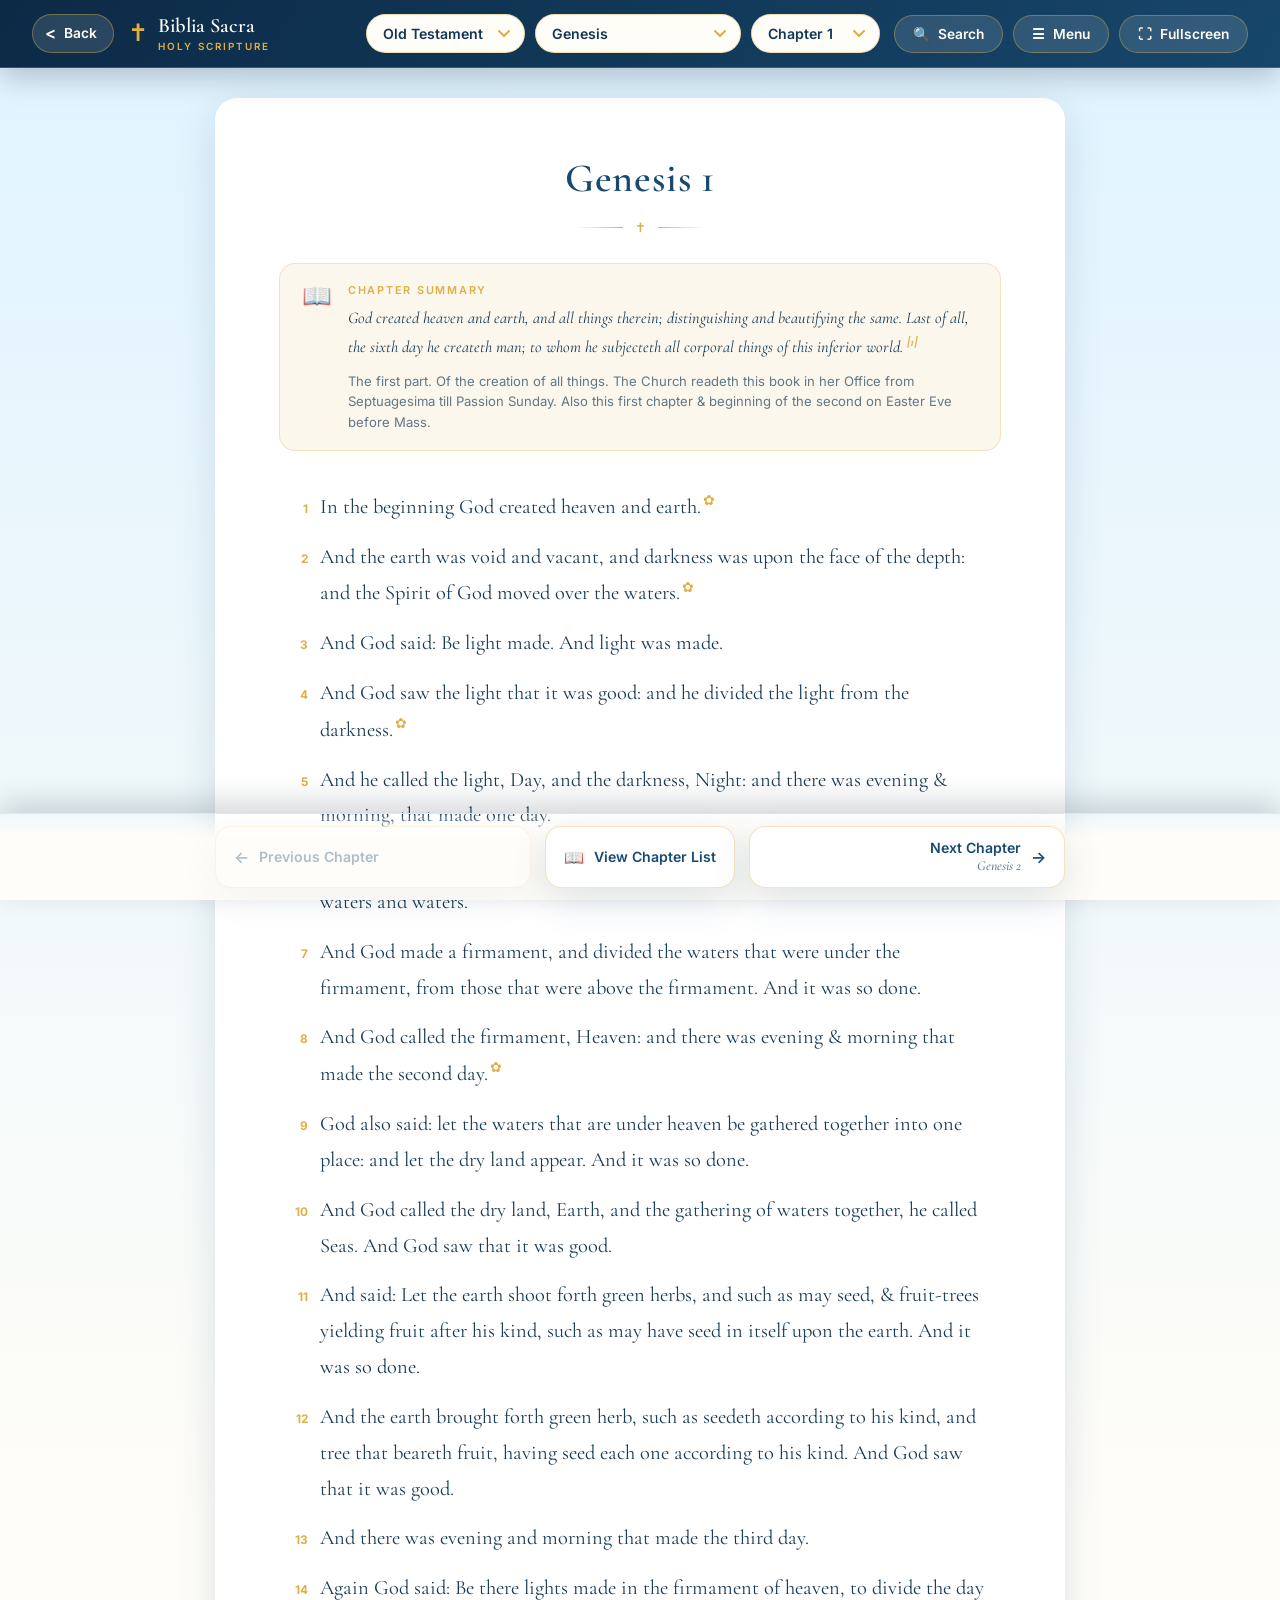
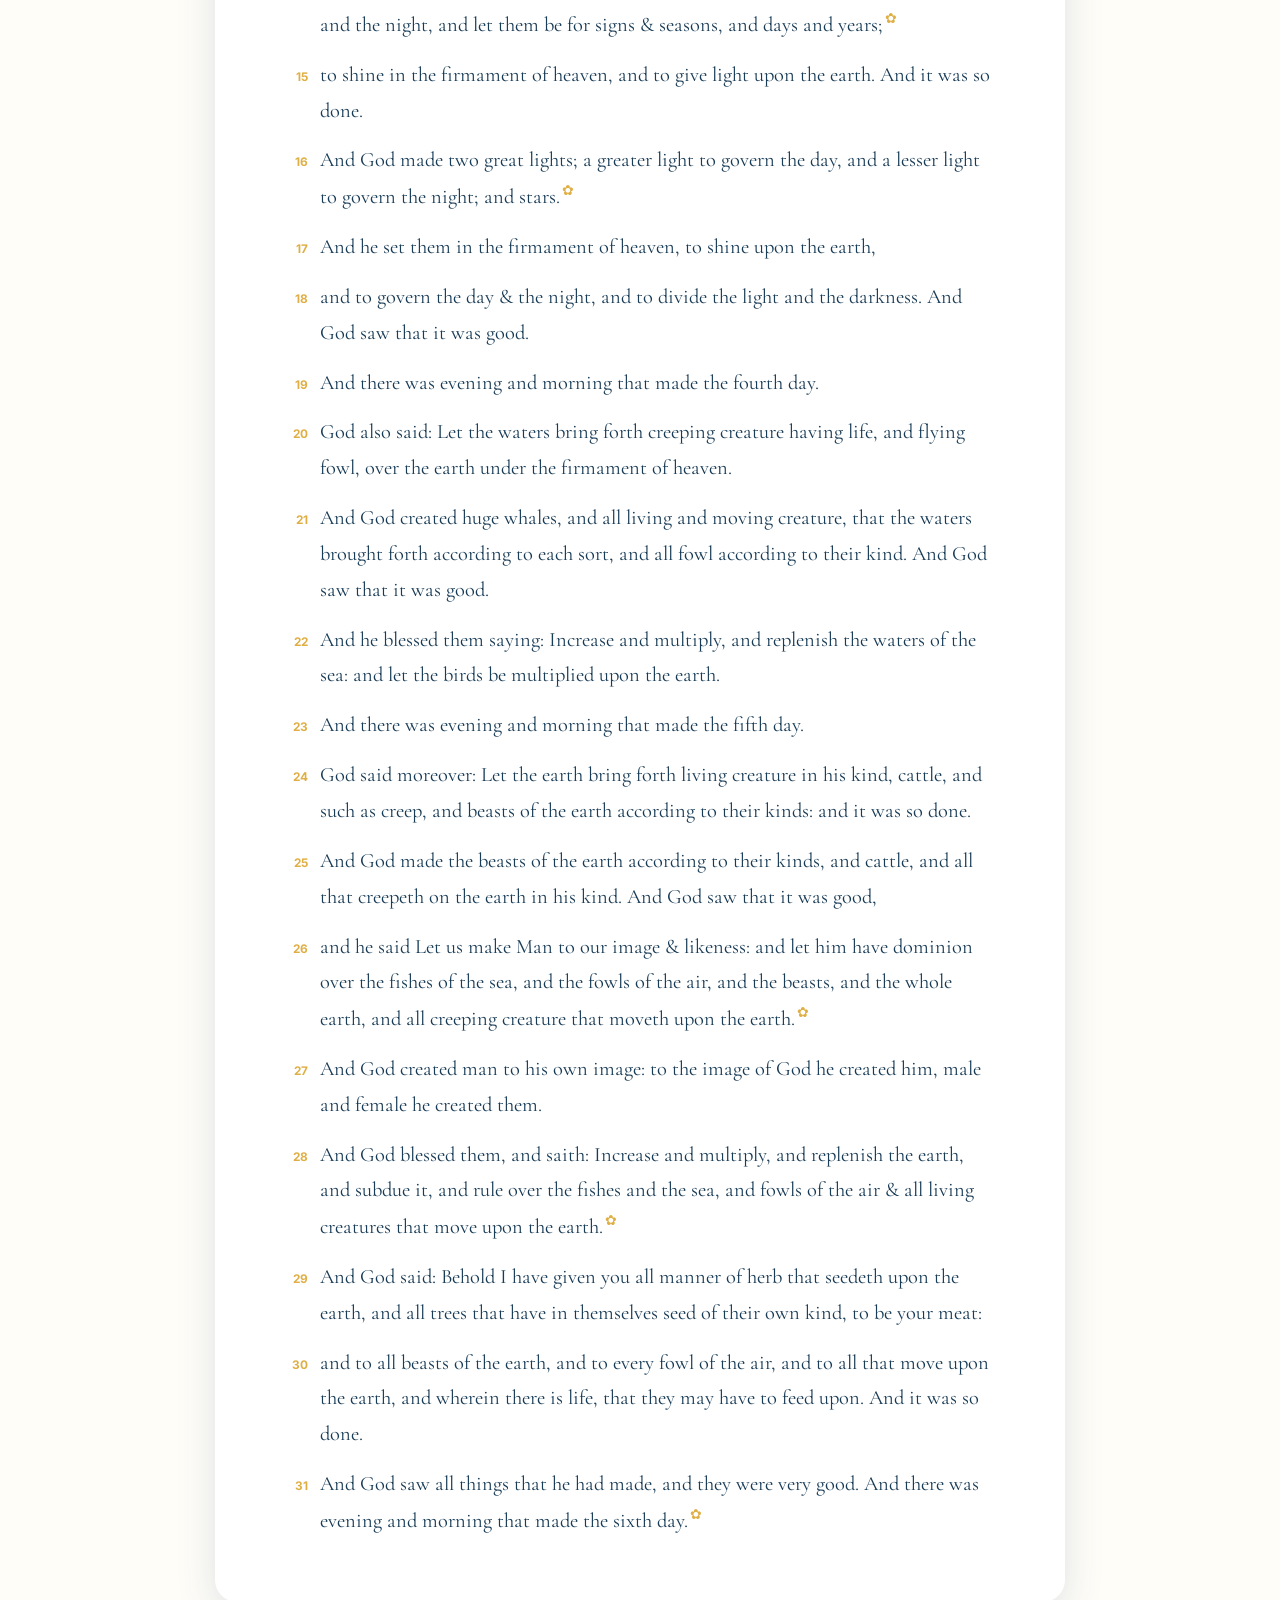
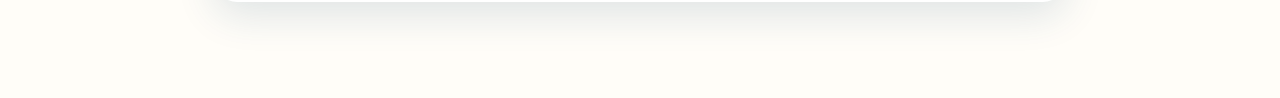
==== commit e3aa3d52: "Add files via upload" ====
--- a/bible.html
+++ b/bible.html
@@ -65,6 +65,12 @@
         <button class="menu-toggle" id="menuToggleBtn" type="button" aria-haspopup="true" aria-expanded="false" aria-controls="readerToolbarBar">
           <span aria-hidden="true">&#9776;</span>
           <span class="menu-label">Menu</span>
+        </button>
+
+        <button class="fullscreen-toggle" id="fullscreenToggleBtn" type="button" aria-pressed="false" aria-label="Toggle distraction-free reading mode">
+          <span class="fullscreen-icon" aria-hidden="true">&#9974;</span>
+          <span class="fullscreen-label">Fullscreen</span>
+          <span class="fullscreen-label-short">Full</span>
         </button>
       </div>
     </div>
@@ -139,6 +145,7 @@
       <button class="chapter-nav-btn list" id="viewChapterListBtn" type="button" aria-haspopup="dialog" aria-controls="chapterListModal">
         <span class="nav-btn-icon" aria-hidden="true">&#128214;</span>
         <span class="nav-label-full">View Chapter List</span>
+        <span class="nav-label-short">View</span>
       </button>
 
       <button class="chapter-nav-btn next" id="nextChapterBtn" type="button">
--- a/css/bible.css
+++ b/css/bible.css
@@ -193,7 +193,8 @@
 }
 
 .search-toggle,
-.menu-toggle{
+.menu-toggle,
+.fullscreen-toggle{
   display: inline-flex;
   align-items: center;
   gap: 8px;
@@ -214,16 +215,20 @@
 .search-toggle:hover,
 .search-toggle:focus-visible,
 .menu-toggle:hover,
-.menu-toggle:focus-visible{
+.menu-toggle:focus-visible,
+.fullscreen-toggle:hover,
+.fullscreen-toggle:focus-visible{
   transform: translateY(-2px);
   box-shadow: 0 10px 22px rgba(223,175,69,0.28);
   background: var(--gold);
   color: #123754;
 }
-.menu-toggle[aria-expanded="true"]{
+.menu-toggle[aria-expanded="true"],
+.fullscreen-toggle[aria-pressed="true"]{
   background: var(--gold);
   color: #123754;
 }
+.fullscreen-toggle span.fullscreen-label-short{ display: none; } /* mobile-only short label, see below */
 
 @media (max-width: 900px){
   .reader-header-inner{ grid-template-columns: 1fr; justify-items: center; }
@@ -232,26 +237,65 @@
   .reader-header-actions{ order: 3; }
 }
 
-/* ---- Mobile phones: 3-row header —
-   [<Back]  [Logo] Biblia Sacra
-   [Old Testament][Genesis][Chapter 1]
-        [Search]      [Menu]        ---- */
+/* ---- Mobile phones: 2-row header —
+   [<Back] [reader-brand] [Search] [Menu] [Fullscreen]
+   [Old Testament][Genesis][Chapter 1]        ---- */
 @media (max-width: 640px){
-  .reader-header-inner{ padding: 12px 16px; gap: 10px 0; }
-
-  /* Row 1 — Back + Brand, grouped and centered */
+  .reader-header-inner{
+    display: flex;
+    flex-wrap: wrap;
+    align-items: center;
+    justify-content: space-between;
+    padding: 12px 16px;
+    row-gap: 10px;
+    column-gap: 8px;
+  }
+
+  /* Row 1, left — Back + brand (name/tagline shown, sized down to fit) */
   .reader-header-left{
-    justify-content: center;
-    gap: 10px;
+    order: 1;
+    width: auto;
+    justify-content: flex-start;
+    gap: 8px;
+    min-width: 0;
+    flex: 1 1 auto;
   }
-  .back-link{ padding: 8px 12px; font-size: 0.8rem; }
-  .reader-brand{ margin-right: 0; gap: 8px; }
-  .reader-brand-badge{ font-size: 1.25rem; }
-  .reader-brand-name{ font-size: 1.05rem; }
-  .reader-brand-tag{ display: none; } /* keep row 1 to a single compact line */
+  .back-link{ padding: 8px 12px; font-size: 0.8rem; flex-shrink: 0; }
+  .reader-brand{ margin-right: 0; gap: 6px; min-width: 0; }
+  .reader-brand-badge{ font-size: 1.15rem; flex-shrink: 0; }
+  .reader-brand-text{
+    display: flex;
+    min-width: 0;
+    overflow: hidden;
+  }
+  .reader-brand-name{
+    font-size: 0.92rem;
+    overflow: hidden;
+    text-overflow: ellipsis;
+    max-width: 100%;
+  }
+  .reader-brand-tag{ font-size: 0.52rem; letter-spacing: 0.14em; }
+
+  /* Row 1, right — Search / Menu / Fullscreen (short labels) */
+  .reader-header-actions{
+    order: 2;
+    width: auto;
+    gap: 6px;
+  }
+  .search-toggle,
+  .menu-toggle,
+  .fullscreen-toggle{
+    padding: 8px 10px;
+    font-size: 0.72rem;
+    gap: 6px;
+  }
+  .fullscreen-toggle span.fullscreen-label{ display: none; }
+  .fullscreen-toggle span.fullscreen-label-short{ display: inline; }
 
   /* Row 2 — Testament / Book / Chapter selects, one line, evenly split */
   .reader-select-group{
+    order: 3;
+    flex: 1 1 100%;
     width: 100%;
     flex-wrap: nowrap;
     gap: 8px;
@@ -269,24 +313,52 @@
     white-space: nowrap;
   }
   #chapterSelect{ min-width: 0; }
-
-  /* Row 3 — Search + Menu, centered together */
-  .reader-header-actions{
-    width: 100%;
-    justify-content: center;
-    gap: 10px;
-  }
-  .search-toggle,
-  .menu-toggle{
-    padding: 9px 16px;
-    font-size: 0.8rem;
-  }
 }
 
 @media (max-width: 380px){
   .control-select{ font-size: 0.68rem; padding: 8px 20px 8px 8px; }
+  /* Very narrow phones: drop button text, keep icons only, so
+     Back / brand / Search / Menu / Fullscreen still fit on one line. */
+  .search-toggle span.search-label,
+  .menu-toggle span.menu-label,
+  .fullscreen-toggle span.fullscreen-label-short{ display: none; }
   .search-toggle,
-  .menu-toggle{ padding: 8px 12px; font-size: 0.76rem; }
+  .menu-toggle,
+  .fullscreen-toggle{ padding: 8px 9px; }
+  /* Keep the brand name AND tagline — shrink everything else instead
+     so the row still fits on one line. */
+  .reader-brand-tag{ font-size: 0.46rem; letter-spacing: 0.1em; }
+  .reader-brand-name{ font-size: 0.8rem; }
+  .reader-brand{ gap: 4px; }
+  .back-link .back-label{ display: none; }
+  .back-link{ padding: 8px 10px; }
+}
+
+/* ---------------- Distraction-free / fullscreen reading mode ----------------
+   Toggled by #fullscreenToggleBtn via html[data-immersive="true"]. Hides
+   everything except the top row of the header (Back / Search / Menu /
+   Fullscreen) — the book+chapter selects, the toolbar drawer, and the
+   bottom chapter-nav (Prev / View / Next) are all hidden. */
+
+html[data-immersive="true"] .reader-select-group,
+html[data-immersive="true"] .reader-toolbar-bar,
+html[data-immersive="true"] .chapter-nav{
+  display: none !important;
+}
+html[data-immersive="true"] .reader-main{
+  padding-bottom: 24px;
+}
+.fullscreen-toggle[aria-pressed="true"] .fullscreen-icon{ transform: scale(0.9); }
+
+/* In fullscreen the fixed bottom chapter-nav is hidden (above), so an
+   equivalent Prev / View / Next row is printed at the end of the
+   reading card's own content instead — same look, same behavior. */
+.chapter-nav-inline{ display: none; }
+html[data-immersive="true"] .chapter-nav-inline{
+  display: block;
+  margin: 40px 0 0;
+  padding-top: 28px;
+  border-top: 1px solid rgba(223,175,69,0.3);
 }
 
 /* ---------------- Reading toolbar bar ---------------- */
@@ -896,7 +968,7 @@
 .chapter-nav-btn:disabled{ opacity: 0.35; cursor: not-allowed; }
 
 .chapter-nav-btn .nav-btn-icon{ font-size: 1rem; flex-shrink: 0; }
-.chapter-nav-btn .nav-btn-text{ display: flex; flex-direction: column; line-height: 1.3; }
+.chapter-nav-btn .nav-btn-text{ display: flex; flex-direction: column; line-height: 1.3; min-width: 0; }
 .chapter-nav-btn .nav-label-full{ font-size: 0.88rem; }
 .chapter-nav-btn .nav-label-ref{
   font-family: var(--serif);
@@ -905,6 +977,7 @@
   font-size: 0.86rem;
   color: var(--text-soft);
 }
+.chapter-nav-btn .nav-label-short{ display: none; } /* mobile-only short label, see below */
 
 .chapter-nav-btn.prev{ justify-content: flex-start; }
 .chapter-nav-btn.next{ justify-content: flex-end; text-align: right; }
@@ -922,12 +995,31 @@
   color: #17293C;
 } */
 
+/* ---- Mobile: single row —
+   [< Chapter title]   [View]   [Chapter title >]   ---- */
 @media (max-width: 720px){
-  .chapter-nav-inner{ grid-template-columns: 1fr 1fr; gap: 8px; }
-  .chapter-nav-btn.list{ grid-column: 1 / -1; order: -1; margin-bottom: 4px; }
-  .chapter-nav-btn .nav-label-full{ display: none; }
-  .chapter-nav-btn .nav-label-ref{ font-size: 0.92rem; }
-  .chapter-nav-btn{ padding: 10px 12px; }
+  .chapter-nav-inner{ grid-template-columns: 1fr auto 1fr; gap: 6px; align-items: stretch; }
+
+  .chapter-nav-btn{ padding: 10px 10px; }
+  .chapter-nav-btn .nav-btn-text{ overflow: hidden; }
+
+  /* Prev / Next: drop the "Previous/Next Chapter" caption, keep
+     just the arrow + the actual chapter title, truncated if long. */
+  .chapter-nav-btn.prev .nav-label-full,
+  .chapter-nav-btn.next .nav-label-full{ display: none; }
+  .chapter-nav-btn .nav-label-ref{
+    font-size: 0.82rem;
+    white-space: nowrap;
+    overflow: hidden;
+    text-overflow: ellipsis;
+    max-width: 100%;
+  }
+
+  /* View Chapter List: shrink to just "View", inline with prev/next */
+  .chapter-nav-btn.list{ padding: 10px 14px; }
+  .chapter-nav-btn.list .nav-label-full{ display: none; }
+  .chapter-nav-btn.list .nav-label-short{ display: inline; font-size: 0.82rem; }
+
   .reader-main{ padding-bottom: calc(84px + env(safe-area-inset-bottom, 0px)); }
 }
 
@@ -1115,6 +1207,7 @@
   body.reader-body{ background: #fff !important; }
   .reader-topbars,
   .chapter-nav,
+  .chapter-nav-inline,
   .chapter-list-overlay,
   .search-overlay,
   .skip-link,
